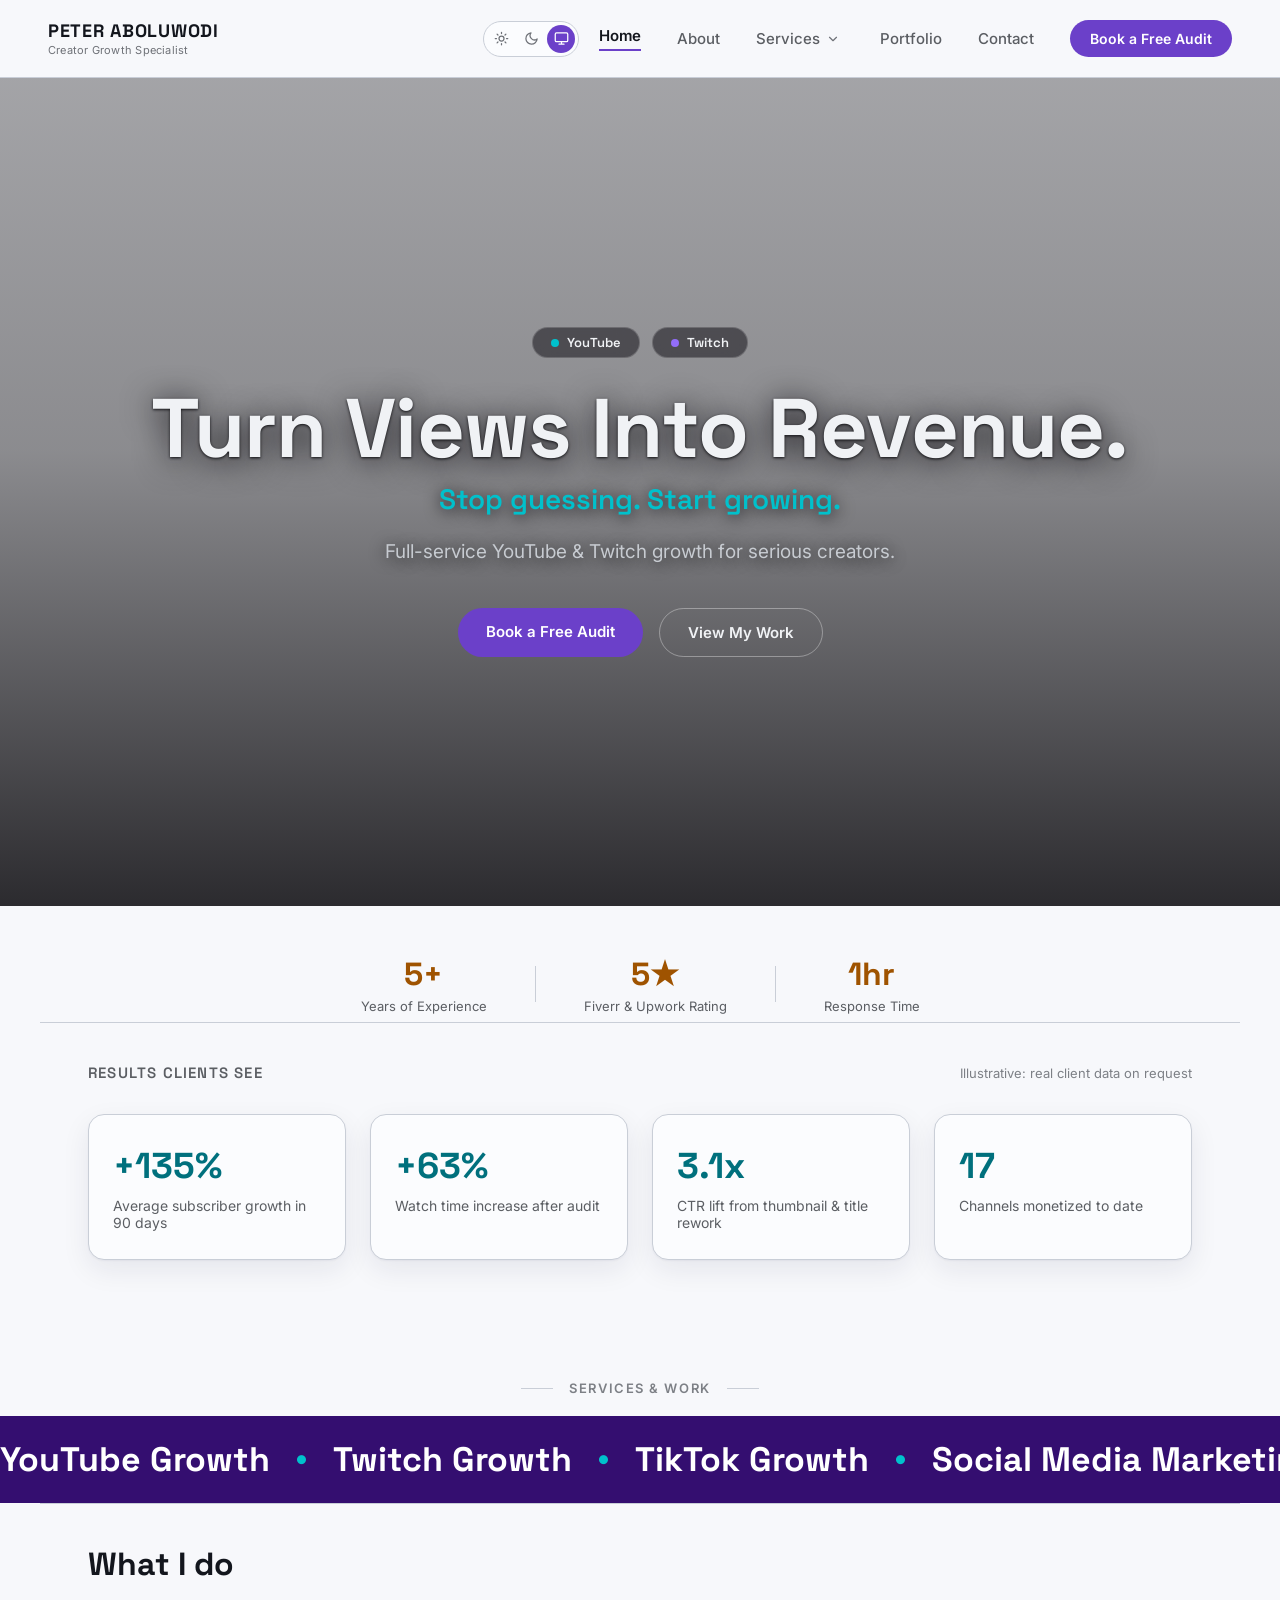
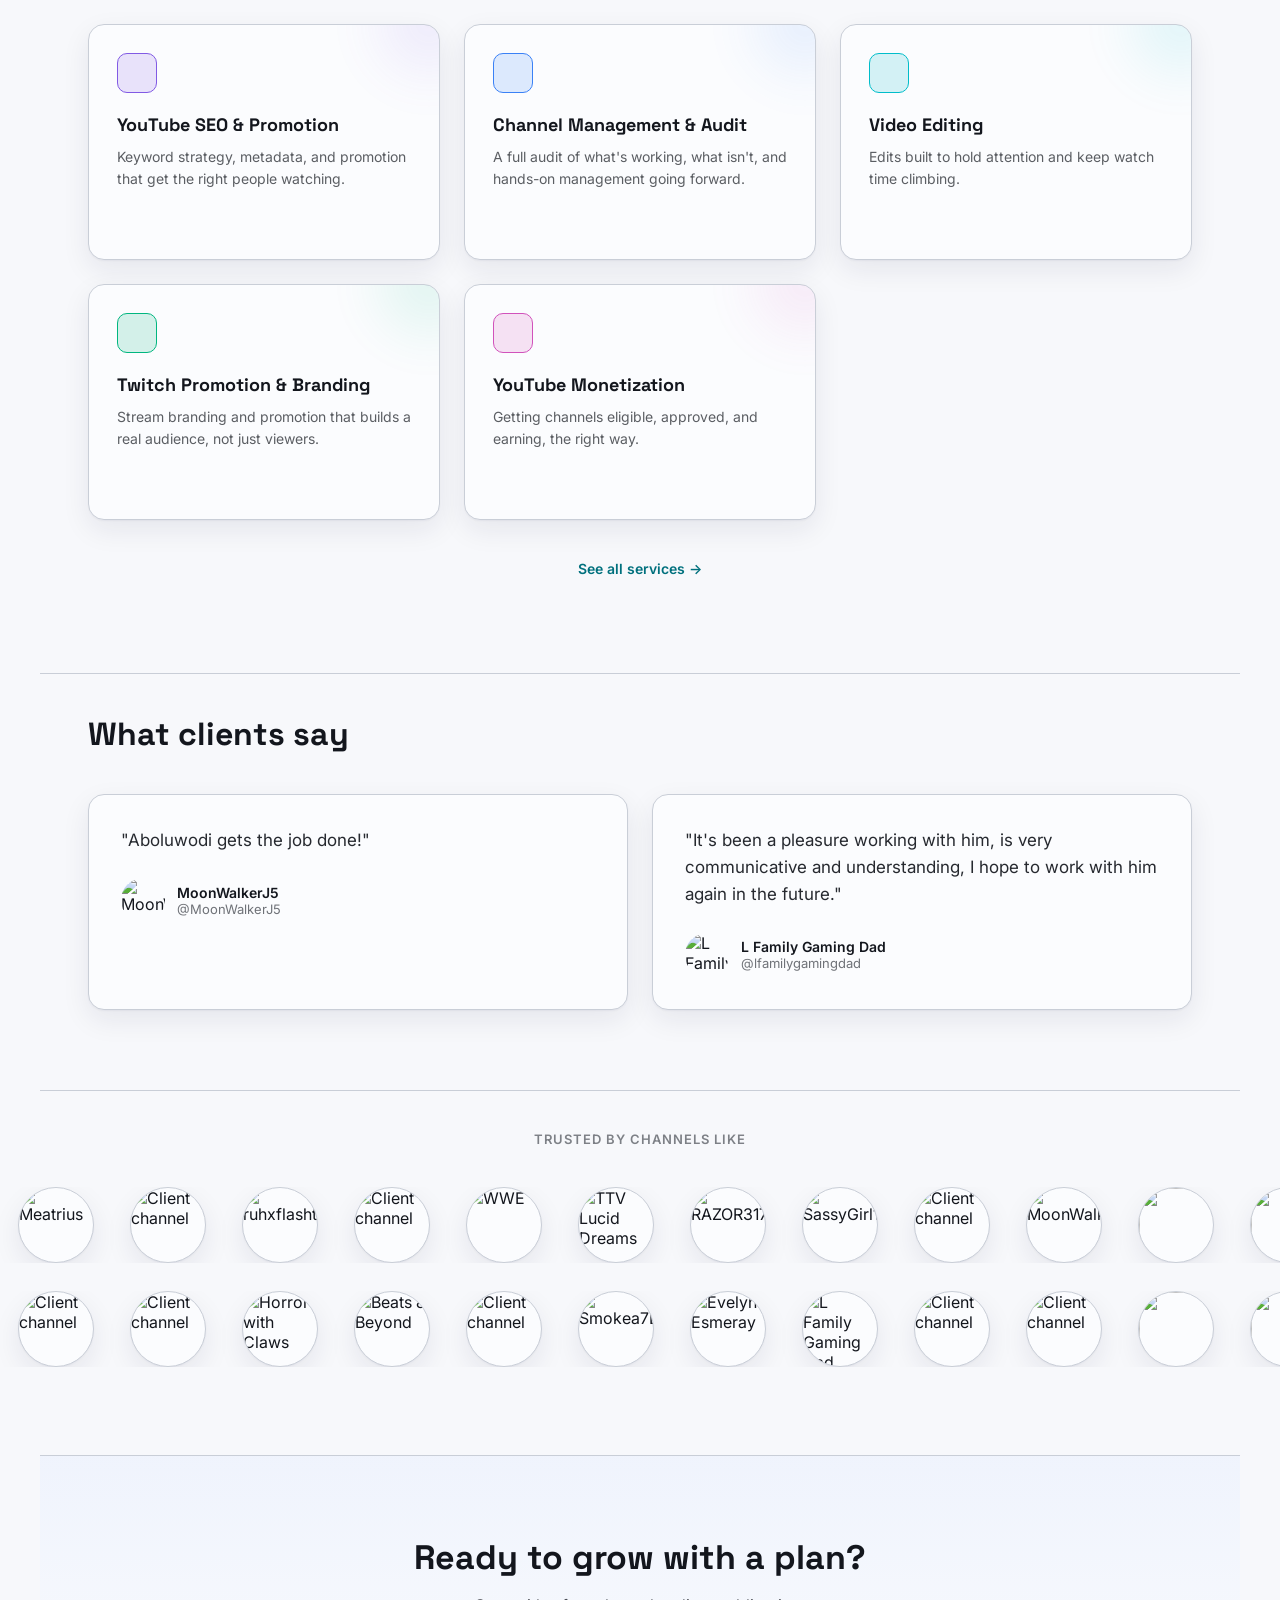
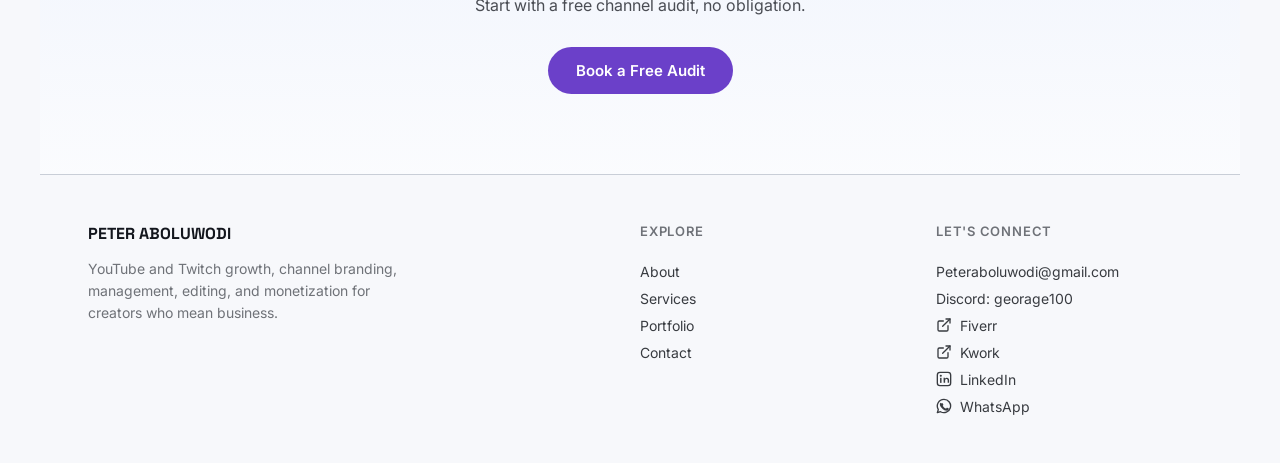
==== index.html @ 841a810c "Add files via upload" ====
<!DOCTYPE html>
<html lang="en">
<head>
<meta charset="UTF-8">
<meta name="viewport" content="width=device-width, initial-scale=1">
<title>Peter Aboluwodi - YouTube &amp; Twitch Growth</title>
<link rel="preconnect" href="https://fonts.googleapis.com">
<link rel="preconnect" href="https://fonts.gstatic.com" crossorigin>
<link href="https://fonts.googleapis.com/css2?family=Space+Grotesk:wght@500;600;700&family=Inter:wght@400;500;600;700&display=swap" rel="stylesheet">
<link rel="stylesheet" href="styles.css">
<script>
(function () {
  try {
    var pref = localStorage.getItem('theme') || 'system';
    var resolved = pref === 'system' ? (window.matchMedia('(prefers-color-scheme: dark)').matches ? 'dark' : 'light') : pref;
    document.documentElement.dataset.theme = resolved;
  } catch (e) {}
})();
</script>
<script src="nav.js" defer></script>
<script src="theme.js" defer></script>
</head>
<body>

<header class="nav">
  <a href="index.html" class="nav-brand">
    <span class="nav-brand-name">PETER ABOLUWODI</span>
    <span class="nav-brand-tagline">Creator Growth Specialist</span>
  </a>
  <div class="nav-right">
    <div class="theme-toggle" role="group" aria-label="Theme">
      <button type="button" class="theme-btn" data-theme-choice="light" aria-label="Light theme" title="Light">
        <svg viewBox="0 0 24 24" fill="none" stroke="currentColor" stroke-width="2" stroke-linecap="round" stroke-linejoin="round" aria-hidden="true"><circle cx="12" cy="12" r="4"></circle><path d="M12 2v2M12 20v2M4.93 4.93l1.41 1.41M17.66 17.66l1.41 1.41M2 12h2M20 12h2M4.93 19.07l1.41-1.41M17.66 6.34l1.41-1.41"></path></svg>
      </button>
      <button type="button" class="theme-btn" data-theme-choice="dark" aria-label="Dark theme" title="Dark">
        <svg viewBox="0 0 24 24" fill="none" stroke="currentColor" stroke-width="2" stroke-linecap="round" stroke-linejoin="round" aria-hidden="true"><path d="M21 12.79A9 9 0 1 1 11.21 3 7 7 0 0 0 21 12.79z"></path></svg>
      </button>
      <button type="button" class="theme-btn" data-theme-choice="system" aria-label="Match system theme" title="System">
        <svg viewBox="0 0 24 24" fill="none" stroke="currentColor" stroke-width="2" stroke-linecap="round" stroke-linejoin="round" aria-hidden="true"><rect x="2" y="3" width="20" height="14" rx="2"></rect><path d="M8 21h8M12 17v4"></path></svg>
      </button>
    </div>
    <button class="nav-toggle" id="nav-toggle" type="button" aria-expanded="false" aria-controls="nav-links" aria-label="Toggle menu">
      <span></span><span></span><span></span>
    </button>
    <nav class="nav-links" id="nav-links">
      <a href="index.html" class="nav-link nav-link--active">Home</a>
      <a href="about.html" class="nav-link">About</a>
      <div class="nav-item nav-item--dropdown">
        <a href="services.html" class="nav-link">Services</a>
        <button type="button" class="nav-dropdown-toggle" aria-expanded="false" aria-controls="nav-dropdown-services" aria-label="Toggle services menu">
          <svg class="nav-dropdown-chevron" viewBox="0 0 24 24" fill="none" stroke="currentColor" stroke-width="2" stroke-linecap="round" stroke-linejoin="round" aria-hidden="true"><polyline points="6 9 12 15 18 9"></polyline></svg>
        </button>
        <div class="nav-dropdown" id="nav-dropdown-services">
          <div class="nav-dropdown-inner">
            <a href="services.html#seo-promotion" class="nav-dropdown-item"><span class="nav-dropdown-num">01</span>YouTube SEO &amp; Promotion</a>
            <a href="services.html#channel-management" class="nav-dropdown-item"><span class="nav-dropdown-num">02</span>Channel Management &amp; Audit</a>
            <a href="services.html#video-editing" class="nav-dropdown-item"><span class="nav-dropdown-num">03</span>YouTube Video Editing</a>
            <a href="services.html#twitch-promotion" class="nav-dropdown-item"><span class="nav-dropdown-num">04</span>Twitch Promotion &amp; Branding</a>
            <a href="services.html#monetization" class="nav-dropdown-item"><span class="nav-dropdown-num">05</span>YouTube Monetization</a>
          </div>
        </div>
      </div>
      <a href="portfolio.html" class="nav-link">Portfolio</a>
      <a href="contact.html" class="nav-link">Contact</a>
      <a href="contact.html" class="btn btn--primary btn--sm">Book a Free Audit</a>
    </nav>
  </div>
</header>

<section class="hero">
  <video class="hero-video" autoplay muted loop playsinline poster="videos/hero-poster.jpg" aria-hidden="true">
    <source src="videos/hero-loop.mp4" type="video/mp4" media="(min-width: 641px)">
  </video>
  <div class="hero-scrim" aria-hidden="true"></div>
  <div class="hero-inner">
    <div class="platform-row">
      <span class="platform-tag"><span class="platform-dot platform-dot--yt"></span>YouTube</span>
      <span class="platform-tag"><span class="platform-dot platform-dot--tw"></span>Twitch</span>
    </div>
    <h1>Turn Views Into Revenue.</h1>
    <p class="hero-subhead">Stop guessing. Start growing.</p>
    <p class="hero-lead">Full-service YouTube &amp; Twitch growth for serious creators.</p>
    <div class="hero-actions">
      <a href="contact.html" class="btn btn--primary">Book a Free Audit</a>
      <a href="portfolio.html" class="btn btn--outline">View My Work</a>
    </div>
  </div>
</section>

<main>

  <section class="trust-bar">
    <div class="trust-stat">
      <div class="trust-stat-number">5+</div>
      <div class="trust-stat-label">Years of Experience</div>
    </div>
    <div class="trust-divider" aria-hidden="true"></div>
    <div class="trust-stat">
      <div class="trust-stat-number">5★</div>
      <div class="trust-stat-label">Fiverr &amp; Upwork Rating</div>
    </div>
    <div class="trust-divider" aria-hidden="true"></div>
    <div class="trust-stat">
      <div class="trust-stat-number">1hr</div>
      <div class="trust-stat-label">Response Time</div>
    </div>
  </section>

  <section class="section section--bordered">
    <div class="section-head">
      <h2 class="eyebrow-heading">Results clients see</h2>
      <span class="section-note">Illustrative: real client data on request</span>
    </div>
    <div class="stats-grid">
      <div class="stat-card">
        <div class="stat-number">+140%</div>
        <div class="stat-desc">Average subscriber growth in 90 days</div>
      </div>
      <div class="stat-card">
        <div class="stat-number">+65%</div>
        <div class="stat-desc">Watch time increase after audit</div>
      </div>
      <div class="stat-card">
        <div class="stat-number">3.2x</div>
        <div class="stat-desc">CTR lift from thumbnail &amp; title rework</div>
      </div>
      <div class="stat-card">
        <div class="stat-number">18</div>
        <div class="stat-desc">Channels monetized to date</div>
      </div>
    </div>
  </section>

  <div class="ticker-label">
    <span class="ticker-label-line" aria-hidden="true"></span>
    <span class="ticker-label-text">Services &amp; Work</span>
    <span class="ticker-label-line" aria-hidden="true"></span>
  </div>

  <section class="ticker-band" aria-hidden="true">
    <div class="ticker-track">
      <div class="ticker-half">
        <span class="ticker-item">YouTube Growth</span><span class="ticker-dot">&#9679;</span>
        <span class="ticker-item">Twitch Growth</span><span class="ticker-dot">&#9679;</span>
        <span class="ticker-item">TikTok Growth</span><span class="ticker-dot">&#9679;</span>
        <span class="ticker-item">Social Media Marketing</span><span class="ticker-dot">&#9679;</span>
        <span class="ticker-item">Channel Management</span><span class="ticker-dot">&#9679;</span>
        <span class="ticker-item">Video Editing</span><span class="ticker-dot">&#9679;</span>
        <span class="ticker-item">Digital Marketing</span><span class="ticker-dot">&#9679;</span>
        <span class="ticker-item">YouTube Growth</span><span class="ticker-dot">&#9679;</span>
        <span class="ticker-item">Twitch Growth</span><span class="ticker-dot">&#9679;</span>
        <span class="ticker-item">TikTok Growth</span><span class="ticker-dot">&#9679;</span>
        <span class="ticker-item">Social Media Marketing</span><span class="ticker-dot">&#9679;</span>
        <span class="ticker-item">Channel Management</span><span class="ticker-dot">&#9679;</span>
        <span class="ticker-item">Video Editing</span><span class="ticker-dot">&#9679;</span>
        <span class="ticker-item">Digital Marketing</span><span class="ticker-dot">&#9679;</span>
      </div>
      <div class="ticker-half">
        <span class="ticker-item">YouTube Growth</span><span class="ticker-dot">&#9679;</span>
        <span class="ticker-item">Twitch Growth</span><span class="ticker-dot">&#9679;</span>
        <span class="ticker-item">TikTok Growth</span><span class="ticker-dot">&#9679;</span>
        <span class="ticker-item">Social Media Marketing</span><span class="ticker-dot">&#9679;</span>
        <span class="ticker-item">Channel Management</span><span class="ticker-dot">&#9679;</span>
        <span class="ticker-item">Video Editing</span><span class="ticker-dot">&#9679;</span>
        <span class="ticker-item">Digital Marketing</span><span class="ticker-dot">&#9679;</span>
        <span class="ticker-item">YouTube Growth</span><span class="ticker-dot">&#9679;</span>
        <span class="ticker-item">Twitch Growth</span><span class="ticker-dot">&#9679;</span>
        <span class="ticker-item">TikTok Growth</span><span class="ticker-dot">&#9679;</span>
        <span class="ticker-item">Social Media Marketing</span><span class="ticker-dot">&#9679;</span>
        <span class="ticker-item">Channel Management</span><span class="ticker-dot">&#9679;</span>
        <span class="ticker-item">Video Editing</span><span class="ticker-dot">&#9679;</span>
        <span class="ticker-item">Digital Marketing</span><span class="ticker-dot">&#9679;</span>
      </div>
    </div>
  </section>

  <section class="section section--bordered">
    <h2 class="section-title">What I do</h2>
    <div class="services-grid">
      <a class="service-card" href="portfolio.html">
        <div class="service-card-inner">
          <div class="service-card-face service-card-face--front">
            <div class="service-icon"></div>
            <h3>YouTube SEO &amp; Promotion</h3>
            <p>Keyword strategy, metadata, and promotion that get the right people watching.</p>
          </div>
          <div class="service-card-face service-card-face--back">
            <h3>View Portfolio <span class="cta-arrow">→</span></h3>
            <p>See real SEO &amp; promotion results from client channels.</p>
          </div>
        </div>
      </a>
      <a class="service-card" href="portfolio.html">
        <div class="service-card-inner">
          <div class="service-card-face service-card-face--front">
            <div class="service-icon"></div>
            <h3>Channel Management &amp; Audit</h3>
            <p>A full audit of what's working, what isn't, and hands-on management going forward.</p>
          </div>
          <div class="service-card-face service-card-face--back">
            <h3>View Portfolio <span class="cta-arrow">→</span></h3>
            <p>See channel audits and management work in action.</p>
          </div>
        </div>
      </a>
      <a class="service-card" href="portfolio.html">
        <div class="service-card-inner">
          <div class="service-card-face service-card-face--front">
            <div class="service-icon"></div>
            <h3>Video Editing</h3>
            <p>Edits built to hold attention and keep watch time climbing.</p>
          </div>
          <div class="service-card-face service-card-face--back">
            <h3>View Portfolio <span class="cta-arrow">→</span></h3>
            <p>See edited videos and before/after examples.</p>
          </div>
        </div>
      </a>
      <a class="service-card" href="portfolio.html">
        <div class="service-card-inner">
          <div class="service-card-face service-card-face--front">
            <div class="service-icon"></div>
            <h3>Twitch Promotion &amp; Branding</h3>
            <p>Stream branding and promotion that builds a real audience, not just viewers.</p>
          </div>
          <div class="service-card-face service-card-face--back">
            <h3>View Portfolio <span class="cta-arrow">→</span></h3>
            <p>See stream branding and growth work.</p>
          </div>
        </div>
      </a>
      <a class="service-card" href="portfolio.html">
        <div class="service-card-inner">
          <div class="service-card-face service-card-face--front">
            <div class="service-icon"></div>
            <h3>YouTube Monetization</h3>
            <p>Getting channels eligible, approved, and earning, the right way.</p>
          </div>
          <div class="service-card-face service-card-face--back">
            <h3>View Portfolio <span class="cta-arrow">→</span></h3>
            <p>See monetization case studies and outcomes.</p>
          </div>
        </div>
      </a>
      <a href="services.html" class="services-cta">See all services →</a>
    </div>
  </section>

  <section class="section section--bordered">
    <h2 class="section-title">What clients say</h2>
    <div class="testimonials-grid">
      <div class="testimonial-card">
        <p class="testimonial-quote">"Aboluwodi gets the job done!"</p>
        <div class="testimonial-author">
          <img class="testimonial-avatar" src="images/testimonial-moonwalkerj5.jpg" alt="MoonWalkerJ5">
          <div>
            <div class="testimonial-name"><a href="https://www.youtube.com/@MoonWalkerJ5" target="_blank" rel="noopener noreferrer">MoonWalkerJ5</a></div>
            <div class="testimonial-channel">@MoonWalkerJ5</div>
          </div>
        </div>
      </div>
      <div class="testimonial-card">
        <p class="testimonial-quote">"It's been a pleasure working with him, is very communicative and understanding, I hope to work with him again in the future."</p>
        <div class="testimonial-author">
          <img class="testimonial-avatar" src="images/testimonial-lfamilygamingdad.png" alt="L Family Gaming Dad">
          <div>
            <div class="testimonial-name"><a href="https://www.youtube.com/@lfamilygamingdad" target="_blank" rel="noopener noreferrer">L Family Gaming Dad</a></div>
            <div class="testimonial-channel">@lfamilygamingdad</div>
          </div>
        </div>
      </div>
    </div>
  </section>

  <section class="section section--bordered">
    <div class="logos-label">Trusted by channels like</div>
    <div class="logo-marquee">
      <div class="logo-marquee-row">
        <div class="logo-marquee-track logo-marquee-track--left">
          <div class="logo-marquee-half">
            <img class="logo-marquee-item" src="images/logos/logo-01.webp" alt="Meatrius" loading="lazy">
            <img class="logo-marquee-item" src="images/logos/logo-02.webp" alt="Client channel" loading="lazy">
            <img class="logo-marquee-item" src="images/logos/logo-03.webp" alt="ruhxflashttv" loading="lazy">
            <img class="logo-marquee-item" src="images/logos/logo-04.webp" alt="Client channel" loading="lazy">
            <img class="logo-marquee-item" src="images/logos/logo-05.webp" alt="WWE" loading="lazy">
            <img class="logo-marquee-item" src="images/logos/logo-06.webp" alt="TTV Lucid Dreams" loading="lazy">
            <img class="logo-marquee-item" src="images/logos/logo-07.webp" alt="RAZOR317" loading="lazy">
            <img class="logo-marquee-item" src="images/logos/logo-08.webp" alt="SassyGirl1715" loading="lazy">
            <img class="logo-marquee-item" src="images/logos/logo-09.webp" alt="Client channel" loading="lazy">
            <img class="logo-marquee-item" src="images/logos/logo-10.webp" alt="MoonWalkerJ5" loading="lazy">
          </div>
          <div class="logo-marquee-half" aria-hidden="true">
            <img class="logo-marquee-item" src="images/logos/logo-01.webp" alt="" loading="lazy">
            <img class="logo-marquee-item" src="images/logos/logo-02.webp" alt="" loading="lazy">
            <img class="logo-marquee-item" src="images/logos/logo-03.webp" alt="" loading="lazy">
            <img class="logo-marquee-item" src="images/logos/logo-04.webp" alt="" loading="lazy">
            <img class="logo-marquee-item" src="images/logos/logo-05.webp" alt="" loading="lazy">
            <img class="logo-marquee-item" src="images/logos/logo-06.webp" alt="" loading="lazy">
            <img class="logo-marquee-item" src="images/logos/logo-07.webp" alt="" loading="lazy">
            <img class="logo-marquee-item" src="images/logos/logo-08.webp" alt="" loading="lazy">
            <img class="logo-marquee-item" src="images/logos/logo-09.webp" alt="" loading="lazy">
            <img class="logo-marquee-item" src="images/logos/logo-10.webp" alt="" loading="lazy">
          </div>
        </div>
      </div>
      <div class="logo-marquee-row">
        <div class="logo-marquee-track logo-marquee-track--right">
          <div class="logo-marquee-half">
            <img class="logo-marquee-item" src="images/logos/logo-11.webp" alt="Client channel" loading="lazy">
            <img class="logo-marquee-item" src="images/logos/logo-12.webp" alt="Client channel" loading="lazy">
            <img class="logo-marquee-item" src="images/logos/logo-13.webp" alt="Horror with Claws" loading="lazy">
            <img class="logo-marquee-item" src="images/logos/logo-14.webp" alt="Beats &amp; Beyond" loading="lazy">
            <img class="logo-marquee-item" src="images/logos/logo-15.webp" alt="Client channel" loading="lazy">
            <img class="logo-marquee-item" src="images/logos/logo-16.webp" alt="Smokea7Leaf" loading="lazy">
            <img class="logo-marquee-item" src="images/logos/logo-17.webp" alt="Evelyn Esmeray" loading="lazy">
            <img class="logo-marquee-item" src="images/logos/logo-18.webp" alt="L Family Gaming Dad" loading="lazy">
            <img class="logo-marquee-item" src="images/logos/logo-19.webp" alt="Client channel" loading="lazy">
            <img class="logo-marquee-item" src="images/logos/logo-20.webp" alt="Client channel" loading="lazy">
          </div>
          <div class="logo-marquee-half" aria-hidden="true">
            <img class="logo-marquee-item" src="images/logos/logo-11.webp" alt="" loading="lazy">
            <img class="logo-marquee-item" src="images/logos/logo-12.webp" alt="" loading="lazy">
            <img class="logo-marquee-item" src="images/logos/logo-13.webp" alt="" loading="lazy">
            <img class="logo-marquee-item" src="images/logos/logo-14.webp" alt="" loading="lazy">
            <img class="logo-marquee-item" src="images/logos/logo-15.webp" alt="" loading="lazy">
            <img class="logo-marquee-item" src="images/logos/logo-16.webp" alt="" loading="lazy">
            <img class="logo-marquee-item" src="images/logos/logo-17.webp" alt="" loading="lazy">
            <img class="logo-marquee-item" src="images/logos/logo-18.webp" alt="" loading="lazy">
            <img class="logo-marquee-item" src="images/logos/logo-19.webp" alt="" loading="lazy">
            <img class="logo-marquee-item" src="images/logos/logo-20.webp" alt="" loading="lazy">
          </div>
        </div>
      </div>
    </div>
  </section>

  <section class="cta-section">
    <h2>Ready to grow with a plan?</h2>
    <p>Start with a free channel audit, no obligation.</p>
    <a href="contact.html" class="btn btn--primary">Book a Free Audit</a>
  </section>

</main>

<footer class="site-footer">
  <div class="footer-about">
    <div class="footer-brand">PETER ABOLUWODI</div>
    <p>YouTube and Twitch growth, channel branding, management, editing, and monetization for creators who mean business.</p>
  </div>
  <div class="footer-col">
    <div class="footer-heading">Explore</div>
    <a href="about.html">About</a>
    <a href="services.html">Services</a>
    <a href="portfolio.html">Portfolio</a>
    <a href="contact.html">Contact</a>
  </div>
  <div class="footer-col">
    <div class="footer-heading">Let's Connect</div>
    <a href="mailto:Peteraboluwodi@gmail.com">Peteraboluwodi@gmail.com</a>
    <div class="footer-text">Discord: georage100</div>
    <a class="footer-social" href="https://www.fiverr.com/adesuloyepeter" target="_blank" rel="noopener">
      <svg class="footer-social-icon" viewBox="0 0 24 24" fill="none" stroke="currentColor" stroke-width="2" stroke-linecap="round" stroke-linejoin="round" aria-hidden="true"><path d="M18 13v6a2 2 0 0 1-2 2H5a2 2 0 0 1-2-2V8a2 2 0 0 1 2-2h6"></path><polyline points="15 3 21 3 21 9"></polyline><line x1="10" y1="14" x2="21" y2="3"></line></svg>
      <span>Fiverr</span>
    </a>
    <a class="footer-social" href="https://kwork.com/user/georage100" target="_blank" rel="noopener">
      <svg class="footer-social-icon" viewBox="0 0 24 24" fill="none" stroke="currentColor" stroke-width="2" stroke-linecap="round" stroke-linejoin="round" aria-hidden="true"><path d="M18 13v6a2 2 0 0 1-2 2H5a2 2 0 0 1-2-2V8a2 2 0 0 1 2-2h6"></path><polyline points="15 3 21 3 21 9"></polyline><line x1="10" y1="14" x2="21" y2="3"></line></svg>
      <span>Kwork</span>
    </a>
    <a class="footer-social" href="https://www.linkedin.com/in/peter-aboluwodi-520896387" target="_blank" rel="noopener">
      <svg class="footer-social-icon" viewBox="0 0 24 24" aria-hidden="true"><rect x="2" y="2" width="20" height="20" rx="4" fill="none" stroke="currentColor" stroke-width="2"></rect><circle cx="7.2" cy="7.2" r="1.6" fill="currentColor"></circle><rect x="6.1" y="10.2" width="2.2" height="7.6" fill="currentColor"></rect><path d="M11.3 10.2h2.1v1.3c.5-.9 1.5-1.5 2.9-1.5 2.2 0 3.4 1.5 3.4 4.1v3.7h-2.2v-3.4c0-1.4-.5-2.4-1.8-2.4-1 0-1.6.7-1.9 1.3-.1.2-.1.5-.1.8v3.7h-2.2z" fill="currentColor"></path></svg>
      <span>LinkedIn</span>
    </a>
    <a class="footer-social" href="https://wa.me/2347088361880" target="_blank" rel="noopener">
      <svg class="footer-social-icon" viewBox="0 0 24 24" aria-hidden="true"><path d="M12 2a10 10 0 0 0-8.5 15.3L2 22l4.8-1.4A10 10 0 1 0 12 2Z" fill="none" stroke="currentColor" stroke-width="2" stroke-linecap="round" stroke-linejoin="round"></path><path d="M8.5 8.3c.2-.5.5-.5.7-.5h.5c.2 0 .4 0 .6.4.2.5.7 1.6.7 1.7.1.1.1.3 0 .4-.1.2-.1.3-.3.4-.1.2-.3.3-.4.5-.1.1-.3.3-.1.6.2.4.9 1.4 1.9 2.3 1.3 1.1 2.4 1.5 2.8 1.6.2.1.4.1.5-.1.2-.1.6-.7.8-.9.2-.2.3-.2.6-.1.2.1 1.5.7 1.8.8.3.1.5.2.5.3.1.2.1.9-.2 1.7-.3.8-1.6 1.5-2.2 1.6-.6.1-1.3.1-2.1-.1-.5-.2-1.1-.4-1.9-.7-3.3-1.4-5.5-4.8-5.6-5-.2-.2-1.3-1.8-1.3-3.4 0-1.6.9-2.4 1.2-2.7Z" fill="currentColor"></path></svg>
      <span>WhatsApp</span>
    </a>
  </div>
</footer>

<script>
  (function () {
    var video = document.querySelector('.hero-video');
    if (!video) return;
    if (window.matchMedia('(prefers-reduced-motion: reduce)').matches) {
      video.removeAttribute('autoplay');
      video.pause();
    }
  })();
</script>

<script>
  (function () {
    var cards = document.querySelectorAll('.stat-card');
    if (!cards.length) return;

    var reduce = window.matchMedia('(prefers-reduced-motion: reduce)').matches;

    cards.forEach(function (card, i) {
      card.style.transitionDelay = reduce ? '0s' : (i * 90) + 'ms';
    });

    function animateCount(el) {
      var text = el.textContent.trim();
      var match = text.match(/^([^0-9]*)([0-9]+(?:\.[0-9]+)?)([^0-9]*)$/);
      if (!match) return;
      var prefix = match[1];
      var target = parseFloat(match[2]);
      var suffix = match[3];
      var decimals = match[2].indexOf('.') !== -1 ? match[2].split('.')[1].length : 0;
      var duration = 1200;
      var start = null;

      function step(ts) {
        if (start === null) start = ts;
        var progress = Math.min((ts - start) / duration, 1);
        var eased = 1 - Math.pow(1 - progress, 3);
        el.textContent = prefix + (target * eased).toFixed(decimals) + suffix;
        if (progress < 1) requestAnimationFrame(step);
        else el.textContent = prefix + target.toFixed(decimals) + suffix;
      }
      requestAnimationFrame(step);
    }

    if (reduce || !('IntersectionObserver' in window)) {
      cards.forEach(function (card) { card.classList.add('is-visible'); });
      return;
    }

    var observer = new IntersectionObserver(function (entries) {
      entries.forEach(function (entry) {
        if (!entry.isIntersecting) return;
        var card = entry.target;
        card.classList.add('is-visible');
        var numEl = card.querySelector('.stat-number');
        if (numEl) animateCount(numEl);
        observer.unobserve(card);
      });
    }, { threshold: 0.4 });

    cards.forEach(function (card) { observer.observe(card); });
  })();
</script>

<!--Start of Tawk.to Script-->
<script type="text/javascript">
var Tawk_API=Tawk_API||{}, Tawk_LoadStart=new Date();
(function(){
var s1=document.createElement("script"),s0=document.getElementsByTagName("script")[0];
s1.async=true;
s1.src='https://embed.tawk.to/6a80bb891d62051d4f67ff7a/1k03dp4vj';
s1.charset='UTF-8';
s1.setAttribute('crossorigin','*');
s0.parentNode.insertBefore(s1,s0);
})();
</script>
<!--End of Tawk.to Script-->

</body>
</html>
---- styles.css ----
:root {
  --bg: oklch(15% 0.01 265);
  --bg-card: oklch(19% 0.014 265);
  --border: oklch(30% 0.02 265);
  --text: oklch(96% 0.004 265);
  --text-quote: oklch(90% 0.005 265);
  --text-secondary: oklch(85% 0.005 265);
  --text-body: oklch(75% 0.01 265);
  --text-muted: oklch(70% 0.01 265);
  --text-faint: oklch(65% 0.01 265);
  --text-faintest: oklch(55% 0.01 265);
  --accent-purple: oklch(58% 0.20 292);
  --accent-purple-hover: oklch(64% 0.20 292);
  --accent-cyan: oklch(70% 0.18 200);
  --accent-gold: oklch(78% 0.14 85);
  --nav-bg: oklch(15% 0.01 265 / 0.9);
  --error: oklch(70% 0.18 30);
  --card-shadow: none;
}

/* Light theme: same purple/cyan/gold accents, backgrounds and text lightness inverted for readability */
:root[data-theme="light"] {
  --bg: oklch(98% 0.004 265);
  --bg-card: oklch(99% 0.003 265);
  --border: oklch(85% 0.014 265);
  --text: oklch(20% 0.015 265);
  --text-quote: oklch(28% 0.012 265);
  --text-secondary: oklch(35% 0.01 265);
  --text-body: oklch(42% 0.012 265);
  --text-muted: oklch(48% 0.01 265);
  --text-faint: oklch(55% 0.01 265);
  --text-faintest: oklch(60% 0.01 265);
  --accent-purple: oklch(50% 0.20 292);
  --accent-purple-hover: oklch(44% 0.20 292);
  --accent-cyan: oklch(46% 0.17 200);
  --accent-gold: oklch(52% 0.15 68);
  --nav-bg: oklch(98% 0.004 265 / 0.92);
  --error: oklch(50% 0.18 30);
  --card-shadow: 0 1px 2px rgba(30, 24, 60, .045), 0 10px 28px rgba(30, 24, 60, .08);
}

* { box-sizing: border-box; }

body {
  margin: 0;
  background: var(--bg);
  color: var(--text);
  font-family: 'Inter', sans-serif;
  min-height: 100vh;
}

h1, h2, h3, .nav-brand, .stat-number, .footer-brand {
  font-family: 'Space Grotesk', sans-serif;
}

a {
  color: var(--accent-purple);
  text-decoration: none;
}
a:hover { color: var(--accent-purple-hover); }

/* Nav */
.nav {
  position: sticky;
  top: 0;
  z-index: 50;
  display: flex;
  align-items: center;
  justify-content: space-between;
  padding: 20px 48px;
  background: var(--nav-bg);
  backdrop-filter: blur(8px);
  border-bottom: 1px solid var(--border);
}

.nav-brand {
  display: flex;
  flex-direction: column;
  gap: 2px;
  line-height: 1.15;
}

.nav-brand-name {
  font-weight: 700;
  font-size: 18px;
  letter-spacing: 0.04em;
  color: var(--text);
}

.nav-brand-tagline {
  font-family: 'Inter', sans-serif;
  font-weight: 400;
  font-size: 11px;
  letter-spacing: 0.02em;
  color: var(--text-faint);
}

.nav-right {
  display: flex;
  align-items: center;
  gap: 20px;
}

.theme-toggle {
  display: flex;
  align-items: center;
  gap: 2px;
  padding: 3px;
  border-radius: 999px;
  border: 1px solid var(--border);
  background: var(--bg-card);
  flex-shrink: 0;
}

.theme-btn {
  display: flex;
  align-items: center;
  justify-content: center;
  width: 28px;
  height: 28px;
  padding: 0;
  border: none;
  border-radius: 999px;
  background: transparent;
  color: var(--text-faint);
  cursor: pointer;
  transition: background .2s ease, color .2s ease;
}
.theme-btn svg { width: 15px; height: 15px; }
.theme-btn:hover { color: var(--text); }
.theme-btn[aria-pressed="true"] {
  background: var(--accent-purple);
  color: white;
}

.nav-links {
  display: flex;
  align-items: center;
  gap: 36px;
  flex-wrap: wrap;
}

.nav-link {
  color: var(--text-muted);
  font-weight: 500;
  font-size: 15px;
}

.nav-link--active {
  color: var(--text);
  font-weight: 600;
  border-bottom: 2px solid var(--accent-purple);
  padding-bottom: 4px;
}

.nav-toggle { display: none; }

/* Nav: Services dropdown */
.nav-item {
  position: relative;
  display: flex;
  align-items: center;
}

.nav-dropdown-toggle {
  display: flex;
  align-items: center;
  justify-content: center;
  width: 22px;
  height: 22px;
  padding: 0;
  margin-left: 2px;
  border: none;
  background: transparent;
  color: var(--text-faint);
  cursor: pointer;
}

.nav-dropdown-chevron {
  width: 14px;
  height: 14px;
  transition: transform .25s ease, color .25s ease;
}
.nav-item--dropdown:hover .nav-dropdown-chevron,
.nav-item--dropdown:focus-within .nav-dropdown-chevron,
.nav-item--dropdown.is-open .nav-dropdown-chevron {
  color: var(--accent-cyan);
  transform: rotate(180deg);
}

.nav-dropdown {
  position: absolute;
  top: calc(100% + 16px);
  left: 50%;
  min-width: 300px;
  background: var(--bg-card);
  border: 1px solid var(--border);
  border-radius: 16px;
  box-shadow: var(--card-shadow), 0 20px 44px rgba(10, 8, 20, .28);
  opacity: 0;
  visibility: hidden;
  translate: -50% -8px;
  transition: opacity .25s ease, translate .25s ease, visibility .25s;
  z-index: 60;
}
.nav-item--dropdown:hover .nav-dropdown,
.nav-item--dropdown:focus-within .nav-dropdown,
.nav-item--dropdown.is-open .nav-dropdown {
  opacity: 1;
  visibility: visible;
  translate: -50% 0;
}

.nav-dropdown-inner {
  display: flex;
  flex-direction: column;
  gap: 2px;
  padding: 10px;
}

.nav-dropdown-item {
  display: flex;
  align-items: center;
  gap: 12px;
  padding: 10px 12px;
  border-radius: 10px;
  font-size: 14px;
  font-weight: 500;
  color: var(--text-secondary);
  transition: background .2s ease, color .2s ease;
}
.nav-dropdown-item:hover,
.nav-dropdown-item:focus-visible {
  background: color-mix(in oklch, var(--accent-purple) 12%, transparent);
  color: var(--text);
}

.nav-dropdown-num {
  font-family: 'Space Grotesk', sans-serif;
  font-size: 12px;
  font-weight: 700;
  color: var(--accent-cyan);
  flex-shrink: 0;
}

@media (prefers-reduced-motion: reduce) {
  .nav-dropdown,
  .nav-dropdown-chevron {
    transition: none;
  }
}

/* Buttons */
.btn {
  display: inline-block;
  border-radius: 999px;
  font-weight: 600;
  font-size: 15px;
  padding: 14px 28px;
  white-space: nowrap;
}

.btn--sm { padding: 10px 20px; font-size: 14px; }

.btn--primary {
  background: var(--accent-purple);
  color: white;
}
.btn--primary:hover { background: var(--accent-purple-hover); color: white; }

.btn--outline {
  border: 1px solid var(--border);
  color: var(--text);
}

/* Layout helpers */
main { max-width: 1200px; margin: 0 auto; }

.section {
  padding: 40px 48px 80px;
  max-width: 1200px;
  margin: 0 auto;
}
.section--bordered { border-top: 1px solid var(--border); }

.section-title {
  font-size: 32px;
  font-weight: 700;
  margin: 0 0 40px;
}

.eyebrow-heading {
  font-size: 15px;
  text-transform: uppercase;
  letter-spacing: 0.08em;
  color: var(--text-muted);
  font-weight: 600;
  margin: 0;
}

.section-head {
  display: flex;
  align-items: baseline;
  justify-content: space-between;
  gap: 16px;
  flex-wrap: wrap;
  margin-bottom: 32px;
}

.section-note {
  font-size: 13px;
  color: var(--text-faintest);
}

/* Hero: full-bleed looping background video behind the copy */
.hero {
  position: relative;
  width: 100%;
  overflow: hidden;
  min-height: 92vh;
  display: flex;
  align-items: center;
}

.hero-video {
  position: absolute;
  inset: 0;
  z-index: 0;
  width: 100%;
  height: 100%;
  object-fit: cover;
  object-position: center;
}

.hero-scrim {
  position: absolute;
  inset: 0;
  z-index: 1;
  background: linear-gradient(180deg, rgba(8, 7, 11, .35) 0%, rgba(8, 7, 11, .45) 45%, rgba(8, 7, 11, .85) 100%);
  pointer-events: none;
}

.hero-inner {
  position: relative;
  z-index: 2;
  width: 100%;
  max-width: 1200px;
  margin: 0 auto;
  padding: 0 48px;
  text-align: center;
}

.eyebrow {
  display: inline-flex;
  align-items: center;
  gap: 8px;
  padding: 6px 14px;
  border-radius: 999px;
  border: 1px solid var(--border);
  background: var(--bg-card);
  font-size: 13px;
  color: var(--accent-cyan);
  font-weight: 600;
  margin-bottom: 24px;
}

.platform-row {
  display: flex;
  gap: 12px;
  justify-content: center;
  margin-bottom: 28px;
}
.platform-tag {
  display: inline-flex;
  align-items: center;
  gap: 8px;
  padding: 8px 18px;
  border-radius: 999px;
  background: rgba(20, 19, 26, .55);
  backdrop-filter: blur(10px);
  border: 1px solid var(--border);
  font: 600 13px/1 'Space Grotesk', sans-serif;
  color: var(--text);
}
.platform-dot { width: 8px; height: 8px; border-radius: 50%; }
.platform-dot--yt { background: var(--accent-cyan); }
.platform-dot--tw { background: var(--accent-purple); }

.hero h1 {
  font-size: clamp(44px, 6.5vw, 92px);
  line-height: 1.02;
  font-weight: 700;
  letter-spacing: -0.01em;
  margin: 0 0 10px;
  text-wrap: balance;
  text-shadow: 0 4px 32px rgba(6, 5, 9, .85), 0 1px 3px rgba(6, 5, 9, .9);
}

.hero-subhead {
  font-family: 'Space Grotesk', sans-serif;
  font-size: clamp(20px, 2.6vw, 28px);
  font-weight: 600;
  color: var(--accent-cyan);
  margin: 0 0 20px;
  text-wrap: balance;
  text-shadow: 0 2px 16px rgba(6, 5, 9, .9);
}

.hero-lead {
  font-size: 19px;
  line-height: 1.6;
  color: var(--text-body);
  max-width: 620px;
  margin: 0 auto 40px;
  text-shadow: 0 2px 16px rgba(6, 5, 9, .9);
}

.hero-actions {
  display: flex;
  gap: 16px;
  justify-content: center;
  flex-wrap: wrap;
}

/* The hero always sits over a dark video + scrim, so its text stays fixed light regardless of site theme */
.hero-inner {
  color: oklch(96% 0.004 265);
}
.hero-inner .hero-subhead { color: oklch(72% 0.16 200); }
.hero-inner .hero-lead { color: oklch(84% 0.01 265); }
.hero-inner .platform-tag {
  color: oklch(96% 0.004 265);
  border-color: rgba(255, 255, 255, .18);
}
.hero-inner .platform-dot--yt { background: oklch(72% 0.16 200); }
.hero-inner .platform-dot--tw { background: oklch(64% 0.20 292); }
.hero-inner .btn--outline {
  border-color: rgba(255, 255, 255, .35);
  color: oklch(96% 0.004 265);
}

/* Trust bar: quick credibility stats, distinct gold accent, minimal (no cards) */
.trust-bar {
  max-width: 1200px;
  margin: 0 auto;
  padding: 48px 48px 8px;
  display: flex;
  align-items: center;
  justify-content: center;
  gap: 48px;
  flex-wrap: wrap;
}

.trust-stat { text-align: center; }

.trust-stat-number {
  font-family: 'Space Grotesk', sans-serif;
  font-size: 32px;
  font-weight: 700;
  color: var(--accent-gold);
}

.trust-stat-label {
  font-size: 13px;
  color: var(--text-muted);
  margin-top: 4px;
}

.trust-divider {
  width: 1px;
  height: 36px;
  background: var(--border);
}

/* Ticker label: small eyebrow above the ticker band */
.ticker-label {
  display: flex;
  align-items: center;
  justify-content: center;
  gap: 16px;
  max-width: 1200px;
  margin: 0 auto;
  padding: 40px 48px 20px;
}

.ticker-label-line {
  width: 32px;
  height: 1px;
  background: var(--border);
  flex-shrink: 0;
}

.ticker-label-text {
  font-size: 13px;
  text-transform: uppercase;
  letter-spacing: 0.12em;
  font-weight: 600;
  color: var(--text-faintest);
  white-space: nowrap;
}

/* Ticker band: full-bleed scrolling strip of service names, fixed color regardless of site theme */
.ticker-band {
  width: 100vw;
  position: relative;
  left: 50%;
  right: 50%;
  margin-left: -50vw;
  margin-right: -50vw;
  overflow: hidden;
  background: oklch(30% 0.15 292);
  padding: 22px 0;
}

.ticker-track {
  display: flex;
  width: max-content;
  animation: ticker-scroll 34s linear infinite;
}

.ticker-half {
  display: flex;
  align-items: center;
  flex-shrink: 0;
}

.ticker-item {
  font-family: 'Space Grotesk', sans-serif;
  font-size: clamp(20px, 2.8vw, 34px);
  font-weight: 700;
  color: white;
  white-space: nowrap;
}

.ticker-dot {
  color: oklch(72% 0.16 200);
  font-size: 12px;
  margin: 0 26px;
  flex-shrink: 0;
}

@keyframes ticker-scroll {
  from { transform: translateX(0); }
  to { transform: translateX(-50%); }
}

@media (prefers-reduced-motion: reduce) {
  .ticker-track { animation: none; }
}

/* Stats */
.stats-grid {
  display: grid;
  grid-template-columns: repeat(4, 1fr);
  gap: 24px;
}

.stat-card {
  padding: 28px 24px;
  background: var(--bg-card);
  border-radius: 16px;
  border: 1px solid var(--border);
  box-shadow: var(--card-shadow);
  opacity: 0;
  translate: 0 24px;
  transition: opacity .6s ease, translate .6s ease, scale .25s ease, box-shadow .25s ease, border-color .25s ease;
}

.stat-card.is-visible {
  opacity: 1;
  translate: 0 0;
}

.stat-card:hover {
  scale: 1.03;
  box-shadow: 0 12px 32px rgba(0, 224, 255, .14);
  border-color: var(--accent-cyan);
}

@media (prefers-reduced-motion: reduce) {
  .stat-card {
    opacity: 1;
    translate: 0 0;
    transition: box-shadow .25s ease, border-color .25s ease;
  }
  .stat-card:hover {
    scale: 1;
  }
}

.stat-number {
  font-size: 36px;
  font-weight: 700;
  color: var(--accent-cyan);
}

.stat-desc {
  font-size: 14px;
  color: var(--text-muted);
  margin-top: 8px;
}

/* Services */
.services-grid {
  display: grid;
  grid-template-columns: repeat(3, 1fr);
  gap: 24px;
}

.service-card {
  display: block;
  color: inherit;
  text-decoration: none;
  border-radius: 16px;
  perspective: 1400px;
}

.service-card-inner {
  position: relative;
  min-height: 236px;
  transition: rotate .45s cubic-bezier(.4, .1, .2, 1);
  transform-style: preserve-3d;
  rotate: y 0deg;
}

.service-card:hover .service-card-inner,
.service-card:focus-visible .service-card-inner {
  rotate: y 180deg;
}

.service-card-face {
  position: absolute;
  inset: 0;
  z-index: 0;
  padding: 28px;
  background: var(--bg-card);
  border-radius: 16px;
  border: 1px solid var(--border);
  box-shadow: var(--card-shadow);
  backface-visibility: hidden;
  overflow: hidden;
  display: flex;
  flex-direction: column;
  transition: border-color .3s ease;
}

.service-card:hover .service-card-face--front,
.service-card:focus-visible .service-card-face--front {
  border-color: var(--card-accent);
}

.service-card-face--back {
  rotate: y 180deg;
  justify-content: center;
  border-color: var(--card-accent);
  background: linear-gradient(160deg, var(--bg-card), color-mix(in oklch, var(--card-accent) 22%, var(--bg-card)));
}

.service-card-face--back h3 { color: var(--card-accent); }

.cta-arrow {
  display: inline-block;
  translate: 0 0;
  transition: translate .25s ease;
}
.service-card:hover .cta-arrow,
.service-card:focus-visible .cta-arrow {
  translate: 4px 0;
}

/* Ambient glow: a soft, slowly pulsing blob of each card's own accent color, tucked behind the content */
.service-card-face--front::before {
  content: "";
  position: absolute;
  z-index: -1;
  top: -35%;
  right: -20%;
  width: 160px;
  height: 160px;
  border-radius: 50%;
  background: radial-gradient(circle, var(--card-accent) 0%, transparent 70%);
  opacity: 0.12;
  filter: blur(20px);
  animation: card-glow-pulse 7s ease-in-out infinite;
  animation-delay: var(--glow-delay, 0s);
  pointer-events: none;
}

@keyframes card-glow-pulse {
  0%, 100% { opacity: 0.10; scale: 1; }
  50% { opacity: 0.24; scale: 1.2; }
}

/* Touch devices can't hover, so skip the flip and let a tap navigate straight through */
@media (hover: none), (pointer: coarse) {
  .service-card-inner { rotate: y 0deg !important; transition: none; }
  .service-card-face--back { display: none; }
}

@media (prefers-reduced-motion: reduce) {
  .service-card-inner { transition: none; }
  .service-card-face--front::before { animation: none; opacity: 0.08; }
}

.services-grid .service-card:nth-child(1) { --card-accent: oklch(58% 0.20 292); --card-accent-bg: oklch(58% 0.20 292 / 0.16); --glow-delay: 0s; }
.services-grid .service-card:nth-child(2) { --card-accent: oklch(62% 0.19 260); --card-accent-bg: oklch(62% 0.19 260 / 0.16); --glow-delay: -1.4s; }
.services-grid .service-card:nth-child(3) { --card-accent: oklch(70% 0.18 200); --card-accent-bg: oklch(70% 0.18 200 / 0.16); --glow-delay: -2.8s; }
.services-grid .service-card:nth-child(4) { --card-accent: oklch(68% 0.16 165); --card-accent-bg: oklch(68% 0.16 165 / 0.16); --glow-delay: -4.2s; }
.services-grid .service-card:nth-child(5) { --card-accent: oklch(64% 0.20 335); --card-accent-bg: oklch(64% 0.20 335 / 0.16); --glow-delay: -5.6s; }

.service-icon {
  position: relative;
  width: 40px;
  height: 40px;
  border-radius: 10px;
  margin-bottom: 20px;
  background: var(--card-accent-bg);
  border: 1px solid var(--card-accent);
}

.service-card h3 {
  font-size: 18px;
  margin: 0 0 10px;
}

.service-card p {
  font-size: 14px;
  color: var(--text-muted);
  line-height: 1.6;
  margin: 0;
}

.services-cta {
  grid-column: 1 / -1;
  text-align: center;
  padding: 16px;
  font-weight: 600;
  font-size: 14px;
  color: var(--accent-cyan);
}

/* Testimonials */
.testimonials-grid {
  display: grid;
  grid-template-columns: repeat(2, 1fr);
  gap: 24px;
}

.testimonial-card {
  padding: 32px;
  background: var(--bg-card);
  border-radius: 16px;
  border: 1px solid var(--border);
  box-shadow: var(--card-shadow);
}

.testimonial-quote {
  font-size: 17px;
  line-height: 1.6;
  margin: 0 0 24px;
  color: var(--text-quote);
}

.testimonial-author {
  display: flex;
  align-items: center;
  gap: 12px;
}

.testimonial-avatar {
  width: 44px;
  height: 44px;
  border-radius: 50%;
  object-fit: cover;
  display: block;
  flex-shrink: 0;
}

.testimonial-name { font-weight: 600; font-size: 14px; }
.testimonial-name a { color: inherit; }
.testimonial-name a:hover { color: var(--accent-purple-hover); }
.testimonial-channel { font-size: 13px; color: var(--text-faint); }

/* Logos */
.logos-label {
  text-align: center;
  margin-bottom: 32px;
  font-size: 13px;
  text-transform: uppercase;
  letter-spacing: 0.08em;
  color: var(--text-faintest);
  font-weight: 600;
}

/* Logo marquee: two full-bleed rows of real client/channel avatars, scrolling opposite directions */
.logo-marquee {
  width: 100vw;
  position: relative;
  left: 50%;
  right: 50%;
  margin-left: -50vw;
  margin-right: -50vw;
  display: flex;
  flex-direction: column;
  gap: 28px;
  padding: 8px 0;
}

.logo-marquee-row { overflow: hidden; }

.logo-marquee-track {
  display: flex;
  width: max-content;
  animation: logo-marquee-scroll 46s linear infinite;
}

.logo-marquee-track--right {
  animation-direction: reverse;
}

.logo-marquee-half {
  display: flex;
  align-items: center;
  gap: 36px;
  flex-shrink: 0;
  padding: 0 18px;
}

.logo-marquee-item {
  width: 76px;
  height: 76px;
  border-radius: 50%;
  object-fit: cover;
  border: 1px solid var(--border);
  background: var(--bg-card);
  flex-shrink: 0;
  box-shadow: var(--card-shadow);
}

@keyframes logo-marquee-scroll {
  from { transform: translateX(0); }
  to { transform: translateX(-50%); }
}

@media (prefers-reduced-motion: reduce) {
  .logo-marquee-track { animation: none; }
}

/* CTA */
.cta-section {
  padding: 80px 48px;
  text-align: center;
  background: linear-gradient(180deg, color-mix(in oklch, var(--accent-purple) 5%, var(--bg-card)), var(--bg-card));
  border-top: 1px solid var(--border);
}

.cta-section h2 {
  font-size: 34px;
  font-weight: 700;
  margin: 0 0 16px;
}

.cta-section p {
  font-size: 16px;
  color: var(--text-body);
  margin: 0 0 32px;
}

/* Footer */
.site-footer {
  padding: 48px;
  border-top: 1px solid var(--border);
  display: grid;
  grid-template-columns: 2fr 1fr 1fr;
  gap: 40px;
  max-width: 1200px;
  margin: 0 auto;
}

.footer-brand {
  font-weight: 700;
  font-size: 16px;
  margin-bottom: 12px;
}

.footer-about p {
  font-size: 14px;
  color: var(--text-faint);
  max-width: 320px;
  line-height: 1.6;
}

.footer-heading {
  font-size: 13px;
  font-weight: 600;
  color: var(--text-faint);
  margin-bottom: 14px;
  text-transform: uppercase;
  letter-spacing: 0.06em;
}

.footer-col {
  display: flex;
  flex-direction: column;
  gap: 10px;
  font-size: 14px;
}

.footer-col a { color: var(--text-secondary); }

.footer-text { color: var(--text-secondary); }

.footer-social {
  display: flex;
  align-items: center;
  gap: 8px;
}
.footer-social-icon {
  width: 16px;
  height: 16px;
  flex-shrink: 0;
}

/* Image placeholders (static stand-ins for the design tool's <image-slot>) */
.img-slot {
  display: flex;
  align-items: center;
  justify-content: center;
  background: color-mix(in oklch, currentColor 8%, transparent);
  border: 1.5px dashed color-mix(in oklch, currentColor 35%, transparent);
  color: inherit;
  text-align: center;
}
.img-slot--rounded { border-radius: 20px; }
.img-slot--circle { border-radius: 50%; }
.img-slot-label {
  font-size: 13px;
  color: var(--text-faint);
  padding: 8px;
}
.testimonial-avatar .img-slot-label { font-size: 11px; }

/* Real photo, same footprint as the img-slot placeholder it replaces */
.photo-frame {
  border-radius: 20px;
  overflow: hidden;
}
.photo-fill {
  width: 100%;
  height: 100%;
  object-fit: cover;
  object-position: top center;
  display: block;
}

/* Page intro (About/Services/Portfolio) */
.page-intro {
  max-width: 1200px;
  margin: 0 auto;
  padding: 100px 48px 60px;
}
.page-intro h1 {
  font-size: 42px;
  line-height: 1.1;
  margin: 0 0 20px;
  font-weight: 700;
  max-width: 700px;
}
.page-intro p {
  font-size: 17px;
  line-height: 1.6;
  color: var(--text-body);
  margin: 0;
  max-width: 560px;
}

/* About: photo + bio split */
.about-hero {
  max-width: 1200px;
  margin: 0 auto;
  padding: 100px 48px 80px;
  display: grid;
  grid-template-columns: minmax(0, 0.8fr) minmax(0, 1.2fr);
  gap: 64px;
  align-items: center;
}
.about-photo { width: 100%; aspect-ratio: 1086 / 1303; }

/* Real photo shown in full (no crop, no background box) with an animated rotating glow ring */
.photo-corners {
  position: relative;
  z-index: 0;
  border-radius: 24px;
}

.photo-corners::before {
  content: "";
  position: absolute;
  inset: -3px;
  border-radius: 27px;
  padding: 3px;
  background: conic-gradient(from var(--frame-angle), var(--accent-purple), var(--accent-cyan), var(--accent-purple));
  -webkit-mask: linear-gradient(#000 0 0) content-box, linear-gradient(#000 0 0);
  -webkit-mask-composite: xor;
  mask-composite: exclude;
  animation: frame-rotate 7s linear infinite;
  pointer-events: none;
}

.photo-corners::after {
  content: "";
  position: absolute;
  inset: -26px;
  border-radius: 40px;
  background: conic-gradient(from var(--frame-angle), var(--accent-purple), transparent 35%, var(--accent-cyan), transparent 75%);
  filter: blur(28px);
  opacity: 0.55;
  z-index: -1;
  animation: frame-rotate 7s linear infinite;
  pointer-events: none;
}

@property --frame-angle {
  syntax: '<angle>';
  initial-value: 0deg;
  inherits: false;
}

@keyframes frame-rotate {
  to { --frame-angle: 360deg; }
}

@media (prefers-reduced-motion: reduce) {
  .photo-corners::before,
  .photo-corners::after {
    animation: none;
  }
}
.photo-contain { width: 100%; height: 100%; object-fit: contain; object-position: center; display: block; border-radius: 24px; }
.about-bio h1 {
  font-size: 42px;
  line-height: 1.1;
  margin: 0 0 24px;
  font-weight: 700;
  -webkit-text-stroke: 0.6px currentColor;
}
.about-bio p {
  font-size: 17px;
  line-height: 1.7;
  color: var(--text-body);
  margin: 0 0 18px;
}
.about-bio p:last-child { margin-bottom: 0; }
.about-bio p strong {
  color: var(--text);
  font-weight: 700;
}

.about-signature {
  margin-top: 14px;
  font-family: 'Space Grotesk', sans-serif;
  font-size: 19px;
  font-weight: 600;
  font-style: italic;
  letter-spacing: 0.01em;
  color: var(--accent-purple);
  line-height: 1;
}

/* Process steps (About "How I work") */
.process-grid {
  display: grid;
  grid-template-columns: repeat(4, 1fr);
  gap: 24px;
}
.process-num {
  font-size: 28px;
  font-weight: 700;
  color: var(--accent-purple);
  margin-bottom: 12px;
}
.process-item h3 { font-size: 16px; margin: 0 0 8px; }
.process-item p { font-size: 14px; color: var(--text-muted); line-height: 1.6; margin: 0; }

/* Generic info card (About "Why brands work with me") */
.info-grid {
  display: grid;
  grid-template-columns: repeat(3, 1fr);
  gap: 24px;
}
.info-card {
  padding: 28px;
  background: var(--bg-card);
  border-radius: 16px;
  border: 1px solid var(--border);
  box-shadow: var(--card-shadow);
}
.info-card h3 { font-size: 17px; margin: 0 0 10px; }
.info-card p { font-size: 14px; color: var(--text-muted); line-height: 1.6; margin: 0; }

/* About: tools & niches highlight cards */
.about-extras-grid {
  display: grid;
  grid-template-columns: repeat(2, 1fr);
  gap: 24px;
  margin-top: 32px;
}
.about-extras-card {
  position: relative;
  padding: 32px 28px 28px;
  background: var(--bg-card);
  border-radius: 16px;
  border: 1px solid var(--border);
  box-shadow: var(--card-shadow);
  overflow: hidden;
  opacity: 0;
  translate: 0 24px;
  transition: opacity .6s ease, translate .6s ease, border-color .3s ease, box-shadow .3s ease;
}
.about-extras-card::before {
  content: "";
  position: absolute;
  top: 0;
  left: 0;
  right: 0;
  height: 3px;
  background: var(--card-accent);
  scale: 0 1;
  transform-origin: left;
  transition: scale .7s cubic-bezier(.4, .1, .2, 1) .15s;
}
.about-extras-card::after {
  content: "";
  position: absolute;
  z-index: -1;
  top: -30%;
  right: -15%;
  width: 160px;
  height: 160px;
  border-radius: 50%;
  background: radial-gradient(circle, var(--card-accent) 0%, transparent 70%);
  opacity: 0.12;
  filter: blur(24px);
  animation: card-glow-pulse 7s ease-in-out infinite;
  pointer-events: none;
}
.about-extras-card.is-visible {
  opacity: 1;
  translate: 0 0;
}
.about-extras-card.is-visible::before {
  scale: 1 1;
}
.about-extras-card:hover {
  border-color: var(--card-accent);
  box-shadow: 0 12px 32px color-mix(in oklch, var(--card-accent) 22%, transparent);
}
.about-extras-card:nth-child(1) { --card-accent: var(--accent-purple); }
.about-extras-card:nth-child(2) { --card-accent: var(--accent-cyan); }

.about-extras-icon {
  width: 44px;
  height: 44px;
  border-radius: 12px;
  display: flex;
  align-items: center;
  justify-content: center;
  background: color-mix(in oklch, var(--card-accent) 14%, var(--bg-card));
  border: 1px solid var(--card-accent);
  color: var(--card-accent);
  margin-bottom: 18px;
  scale: 0.5;
  opacity: 0;
  rotate: -12deg;
  transition: scale .5s cubic-bezier(.34, 1, .64, 1) .35s, opacity .5s ease .35s, rotate .5s cubic-bezier(.34, 1, .64, 1) .35s;
}
.about-extras-icon svg { width: 22px; height: 22px; }
.about-extras-card.is-visible .about-extras-icon {
  scale: 1;
  opacity: 1;
  rotate: 0deg;
}

.about-extras-card h3 { font-size: 17px; margin: 0 0 10px; }
.about-extras-card p { font-size: 15px; color: var(--text-muted); line-height: 1.6; margin: 0; }

@media (prefers-reduced-motion: reduce) {
  .about-extras-card {
    opacity: 1;
    translate: 0 0;
    transition: border-color .3s ease, box-shadow .3s ease;
  }
  .about-extras-card::before {
    scale: 1 1;
    transition: none;
  }
  .about-extras-card::after {
    animation: none;
    opacity: 0.08;
  }
  .about-extras-icon {
    scale: 1;
    opacity: 1;
    rotate: 0deg;
    transition: none;
  }
}

/* About: FAQ accordion */
.faq-section {
  position: relative;
  overflow: hidden;
  z-index: 0;
}

.faq-glow {
  position: absolute;
  inset: 0;
  z-index: -1;
  pointer-events: none;
  overflow: hidden;
}
.faq-glow::before,
.faq-glow::after {
  content: "";
  position: absolute;
  width: 420px;
  height: 420px;
  border-radius: 50%;
  filter: blur(90px);
  opacity: 0.14;
  animation: faq-glow-drift 14s ease-in-out infinite;
}
.faq-glow::before {
  top: -160px;
  left: -100px;
  background: var(--accent-purple);
}
.faq-glow::after {
  bottom: -180px;
  right: -120px;
  background: var(--accent-cyan);
  animation-delay: -7s;
}

@keyframes faq-glow-drift {
  0%, 100% { translate: 0 0; opacity: 0.12; }
  50% { translate: 30px -20px; opacity: 0.22; }
}

.faq-head {
  display: flex;
  justify-content: space-between;
  align-items: flex-end;
  gap: 24px;
  flex-wrap: wrap;
  margin-bottom: 32px;
}
.faq-subtext {
  font-size: 15px;
  color: var(--text-muted);
  margin: 0;
}

.faq-equalizer {
  display: flex;
  align-items: flex-end;
  gap: 5px;
  height: 32px;
  padding-bottom: 4px;
}
.faq-equalizer span {
  display: block;
  width: 5px;
  height: 32px;
  border-radius: 3px;
  background: linear-gradient(180deg, var(--accent-purple), var(--accent-cyan));
  transform-origin: bottom;
  animation: faq-eq-bounce 1.2s ease-in-out infinite;
}
.faq-equalizer span:nth-child(1) { animation-delay: 0s; }
.faq-equalizer span:nth-child(2) { animation-delay: .15s; }
.faq-equalizer span:nth-child(3) { animation-delay: .3s; }
.faq-equalizer span:nth-child(4) { animation-delay: .45s; }
.faq-equalizer span:nth-child(5) { animation-delay: .6s; }

@keyframes faq-eq-bounce {
  0%, 100% { scale: 1 0.3; }
  50% { scale: 1 1; }
}

.faq-list {
  display: flex;
  flex-direction: column;
  gap: 12px;
  max-width: 820px;
}

.faq-item {
  background: var(--bg-card);
  border-radius: 14px;
  border: 1px solid var(--border);
  box-shadow: var(--card-shadow);
  overflow: hidden;
  opacity: 0;
  translate: 0 16px;
  transition: opacity .5s ease, translate .5s ease, border-color .3s ease, box-shadow .3s ease;
}
.faq-item.is-visible {
  opacity: 1;
  translate: 0 0;
}
.faq-item:nth-child(odd) { --item-accent: var(--accent-purple); }
.faq-item:nth-child(even) { --item-accent: var(--accent-cyan); }
.faq-item.is-open {
  border-color: var(--item-accent);
  box-shadow: 0 10px 28px color-mix(in oklch, var(--item-accent) 18%, transparent);
}

.faq-question {
  width: 100%;
  display: flex;
  align-items: center;
  justify-content: space-between;
  gap: 16px;
  padding: 20px 24px;
  background: none;
  border: none;
  text-align: left;
  font: inherit;
  font-size: 16px;
  font-weight: 600;
  color: var(--text);
  cursor: pointer;
}

.faq-chevron {
  flex-shrink: 0;
  width: 20px;
  height: 20px;
  color: var(--text-muted);
  transition: transform .3s ease, color .3s ease;
}
.faq-item.is-open .faq-chevron {
  transform: rotate(180deg);
  color: var(--item-accent);
}

.faq-answer-wrap {
  display: grid;
  grid-template-rows: 0fr;
  transition: grid-template-rows .35s cubic-bezier(.4, .1, .2, 1);
}
.faq-item.is-open .faq-answer-wrap {
  grid-template-rows: 1fr;
}
.faq-answer-inner {
  overflow: hidden;
}
.faq-answer-inner p {
  margin: 0;
  padding: 0 24px 22px;
  font-size: 15px;
  color: var(--text-muted);
  line-height: 1.7;
}
.faq-answer-inner p a {
  color: var(--accent-cyan);
}

@media (prefers-reduced-motion: reduce) {
  .faq-item {
    opacity: 1;
    translate: 0 0;
    transition: border-color .3s ease, box-shadow .3s ease;
  }
  .faq-glow::before,
  .faq-glow::after {
    animation: none;
  }
  .faq-equalizer span {
    animation: none;
    scale: 1 0.6;
  }
  .faq-answer-wrap {
    transition: none;
  }
  .faq-chevron {
    transition: none;
  }
}

/* Services: service rows */
.service-rows {
  position: relative;
  z-index: 0;
  max-width: 1200px;
  margin: 0 auto;
  padding: 20px 48px 100px;
  display: flex;
  flex-direction: column;
  gap: 24px;
}

/* Ambient background glow: two slow-drifting blurred blobs behind the cards */
.services-glow {
  position: absolute;
  inset: 0;
  z-index: -1;
  pointer-events: none;
  overflow: hidden;
}
.services-glow::before,
.services-glow::after {
  content: "";
  position: absolute;
  width: 460px;
  height: 460px;
  border-radius: 50%;
  filter: blur(100px);
  opacity: 0.12;
  animation: faq-glow-drift 16s ease-in-out infinite;
}
.services-glow::before {
  top: 40px;
  left: -160px;
  background: var(--accent-purple);
}
.services-glow::after {
  bottom: 20px;
  right: -180px;
  background: var(--accent-cyan);
  animation-delay: -8s;
}

.service-row {
  position: relative;
  overflow: hidden;
  display: grid;
  grid-template-columns: minmax(0, 0.9fr) minmax(0, 1.1fr);
  gap: 40px;
  padding: 40px;
  background: var(--bg-card);
  border-radius: 20px;
  border: 1px solid var(--border);
  box-shadow: var(--card-shadow);
  cursor: pointer;
  scroll-margin-top: 110px;
  opacity: 0;
  translate: 0 28px;
  transition: opacity .6s ease, translate .6s ease, transform .35s ease, border-color .35s ease, box-shadow .35s ease;
}
.service-row.is-visible {
  opacity: 1;
  translate: 0 0;
}
.service-row:nth-child(odd) { --row-accent: var(--accent-purple); }
.service-row:nth-child(even) { --row-accent: var(--accent-cyan); }
.service-row:hover,
.service-row.is-open {
  transform: translateY(-4px);
  border-color: var(--row-accent);
  box-shadow: 0 16px 40px color-mix(in oklch, var(--row-accent) 16%, transparent);
}
.service-row::after {
  content: "";
  position: absolute;
  z-index: -1;
  top: -25%;
  right: -10%;
  width: 220px;
  height: 220px;
  border-radius: 50%;
  background: radial-gradient(circle, var(--row-accent) 0%, transparent 70%);
  opacity: 0.1;
  filter: blur(30px);
  animation: card-glow-pulse 8s ease-in-out infinite;
  pointer-events: none;
}

.service-row-num {
  display: inline-flex;
  align-items: center;
  gap: 8px;
  font-size: 13px;
  color: var(--row-accent);
  font-weight: 600;
  letter-spacing: 0.06em;
  text-transform: uppercase;
  margin-bottom: 12px;
}
.service-row-num::before {
  content: "";
  width: 6px;
  height: 6px;
  border-radius: 50%;
  background: var(--row-accent);
  animation: service-num-pulse 2.4s ease-in-out infinite;
}
@keyframes service-num-pulse {
  0%, 100% { box-shadow: 0 0 0 0 color-mix(in oklch, var(--row-accent) 45%, transparent); }
  50% { box-shadow: 0 0 0 6px color-mix(in oklch, var(--row-accent) 0%, transparent); }
}

.service-row h2 { font-size: 26px; margin: 0 0 12px; font-weight: 700; }
.service-row > div > p { font-size: 15px; line-height: 1.65; color: var(--text-body); margin: 0; }

.service-list {
  margin: 0;
  padding: 0;
  list-style: none;
  display: flex;
  flex-direction: column;
  gap: 14px;
  font-size: 14px;
  color: var(--text-secondary);
  align-self: center;
}
.service-list li { padding-left: 20px; position: relative; }
.service-list li::before {
  content: "\2013";
  position: absolute;
  left: 0;
  color: var(--accent-purple);
}

/* Services: expandable workflow */
.service-row-toggle {
  grid-column: 1 / -1;
  display: flex;
  align-items: center;
  justify-content: center;
  gap: 8px;
  margin-top: 4px;
  padding: 13px;
  background: color-mix(in oklch, var(--row-accent) 8%, transparent);
  border: 1px dashed color-mix(in oklch, var(--row-accent) 40%, var(--border));
  border-radius: 12px;
  font: inherit;
  font-size: 13px;
  font-weight: 600;
  color: var(--row-accent);
  cursor: pointer;
  transition: background .25s ease, border-color .25s ease, border-style .25s ease;
}
.service-row-toggle:hover,
.service-row.is-open .service-row-toggle {
  background: color-mix(in oklch, var(--row-accent) 16%, transparent);
  border-style: solid;
}

.service-row-chevron {
  width: 16px;
  height: 16px;
  transition: transform .3s ease;
}
.service-row.is-open .service-row-chevron {
  transform: rotate(180deg);
}

.service-workflow-wrap {
  grid-column: 1 / -1;
  display: grid;
  grid-template-rows: 0fr;
  transition: grid-template-rows .4s cubic-bezier(.4, .1, .2, 1);
}
.service-row.is-open .service-workflow-wrap {
  grid-template-rows: 1fr;
}
.service-workflow-inner {
  overflow: hidden;
}
.service-workflow-steps {
  display: grid;
  grid-template-columns: repeat(3, 1fr);
  gap: 24px;
  padding-top: 28px;
  margin-top: 16px;
  border-top: 1px solid var(--border);
}
.workflow-step {
  display: flex;
  gap: 14px;
}
.workflow-step-num {
  flex-shrink: 0;
  width: 30px;
  height: 30px;
  border-radius: 50%;
  background: var(--row-accent);
  color: white;
  display: flex;
  align-items: center;
  justify-content: center;
  font-weight: 700;
  font-size: 13px;
}
.workflow-step-body h3 {
  font-size: 15px;
  margin: 4px 0 6px;
}
.workflow-step-body p {
  font-size: 13.5px;
  line-height: 1.6;
  color: var(--text-muted);
  margin: 0;
}

@media (prefers-reduced-motion: reduce) {
  .service-row {
    opacity: 1;
    translate: 0 0;
    transition: border-color .3s ease, box-shadow .3s ease;
  }
  .service-row::after {
    animation: none;
    opacity: 0.08;
  }
  .service-row-num::before {
    animation: none;
  }
  .services-glow::before,
  .services-glow::after {
    animation: none;
  }
  .service-workflow-wrap,
  .service-row-chevron {
    transition: none;
  }
}

/* Services: numbered process steps */
.steps-title {
  font-size: 28px;
  font-weight: 700;
  margin: 40px 0 40px;
  text-align: center;
}
.steps-grid {
  display: grid;
  grid-template-columns: repeat(5, 1fr);
  gap: 16px;
}
.step { text-align: center; }
.step-circle {
  width: 36px;
  height: 36px;
  border-radius: 50%;
  background: var(--accent-purple);
  color: white;
  display: flex;
  align-items: center;
  justify-content: center;
  font-weight: 700;
  font-size: 14px;
  margin: 0 auto 12px;
}
.step-label { font-size: 14px; font-weight: 600; }

/* Portfolio: case studies */
.case-grid {
  max-width: 1200px;
  margin: 0 auto;
  padding: 20px 48px 80px;
  display: grid;
  grid-template-columns: repeat(2, 1fr);
  gap: 32px;
}
.case-card {
  background: var(--bg-card);
  border-radius: 20px;
  border: 1px solid var(--border);
  box-shadow: var(--card-shadow);
  overflow: hidden;
  scroll-margin-top: 100px;
}
.case-thumb { width: 100%; height: 220px; border-radius: 0; }

button.case-thumb {
  display: block;
  padding: 0;
  border: none;
  background: none;
  cursor: zoom-in;
  overflow: hidden;
}
.case-thumb-pair {
  display: grid;
  grid-template-columns: 1fr 1fr;
  height: 220px;
  overflow: hidden;
}
.case-thumb-pair button {
  display: block;
  width: 100%;
  height: 100%;
  padding: 0;
  border: none;
  background: none;
  cursor: zoom-in;
  overflow: hidden;
}
button.case-thumb img,
.case-thumb-pair img {
  width: 100%;
  height: 100%;
  object-fit: cover;
  display: block;
  transition: transform .3s ease;
}
button.case-thumb:hover img,
.case-thumb-pair button:hover img {
  transform: scale(1.04);
}
.case-thumb-caption {
  font-size: 12.5px;
  color: var(--text-faint);
  line-height: 1.5;
  margin: 0 0 14px;
  padding-bottom: 14px;
  border-bottom: 1px dashed var(--border);
}

.case-thumb-gallery {
  display: grid;
  grid-template-columns: 1fr 1fr;
  gap: 2px;
  height: 90px;
}
.case-thumb-gallery-item {
  display: block;
  width: 100%;
  height: 100%;
  padding: 0;
  border: none;
  background: #0a0a0a;
  cursor: zoom-in;
  overflow: hidden;
}
.case-thumb-gallery-item img {
  width: 100%;
  height: 100%;
  object-fit: contain;
  display: block;
  transition: transform .3s ease;
}
.case-thumb-gallery-item:hover img {
  transform: scale(1.04);
}

@media (prefers-reduced-motion: reduce) {
  .case-thumb-gallery-item img {
    transition: none;
  }
}

@media (prefers-reduced-motion: reduce) {
  button.case-thumb img,
  .case-thumb-pair img {
    transition: none;
  }
}
.case-body { padding: 28px; }
.case-tag { font-size: 13px; color: var(--accent-cyan); font-weight: 600; margin-bottom: 8px; }
.case-title { font-size: 20px; margin: 0 0 8px; line-height: 1.15; }

.case-title-link {
  position: relative;
  display: inline-block;
  font-family: 'Caveat', cursive;
  font-size: 34px;
  font-weight: 700;
  line-height: 1.15;
  color: var(--text);
  text-decoration: none;
  border-bottom: 2px solid transparent;
  padding-bottom: 2px;
  transition: color .25s ease, border-color .25s ease;
  clip-path: inset(0 100% 0 0);
}
.case-title-link:hover,
.case-title-link:focus-visible {
  color: var(--accent-purple);
  border-color: var(--accent-purple);
}
.case-title-link.is-visible {
  animation: case-title-handwrite .9s cubic-bezier(.4, 0, .2, 1) forwards;
}
.case-title-link.is-visible::after {
  content: "";
  position: absolute;
  top: 6%;
  left: 0;
  width: 3px;
  height: 82%;
  background: var(--accent-cyan);
  border-radius: 2px;
  opacity: 0;
  animation: case-title-cursor .9s cubic-bezier(.4, 0, .2, 1) forwards;
}
@keyframes case-title-handwrite {
  to { clip-path: inset(0 0 0 0); }
}
@keyframes case-title-cursor {
  0% { left: 0; opacity: 1; }
  92% { opacity: 1; }
  100% { left: 100%; opacity: 0; }
}

@media (prefers-reduced-motion: reduce) {
  .case-title-link {
    clip-path: inset(0 0 0 0);
  }
  .case-title-link.is-visible::after {
    animation: none;
    display: none;
  }
}
.case-desc { font-size: 14px; color: var(--text-body); line-height: 1.6; margin: 0 0 16px; }
.case-stats { display: flex; gap: 20px; margin-bottom: 16px; }
.case-stat-num { font-size: 22px; font-weight: 700; color: var(--accent-cyan); }
.case-stat-label { font-size: 12px; color: var(--text-faint); }
.case-link { font-size: 14px; font-weight: 600; }

/* Portfolio: real conversation proof */
.chat-proof-grid {
  display: grid;
  grid-template-columns: repeat(4, 1fr);
  gap: 28px;
  align-items: start;
}
.chat-proof-card {
  background: var(--bg-card);
  border: 1px solid var(--border);
  border-radius: 16px;
  box-shadow: var(--card-shadow);
  overflow: hidden;
  opacity: 0;
  translate: 0 24px;
  transition: opacity .6s ease, translate .6s ease, transform .3s ease, border-color .3s ease, box-shadow .3s ease;
}
.chat-proof-card.is-visible {
  opacity: 1;
  translate: 0 0;
}
.chat-proof-card:hover {
  transform: translateY(-4px);
  border-color: var(--accent-purple);
  box-shadow: 0 14px 34px color-mix(in oklch, var(--accent-purple) 16%, transparent);
}
.chat-proof-bar {
  display: flex;
  align-items: center;
  gap: 5px;
  padding: 10px 14px;
  background: color-mix(in oklch, var(--border) 35%, var(--bg-card));
  border-bottom: 1px solid var(--border);
}
.chat-proof-dot {
  width: 8px;
  height: 8px;
  border-radius: 50%;
  background: var(--border);
}
.chat-proof-label {
  margin-left: 8px;
  font-size: 11px;
  font-weight: 600;
  letter-spacing: 0.06em;
  text-transform: uppercase;
  color: var(--text-faint);
}
.chat-proof-img-wrap {
  display: block;
  width: 100%;
  padding: 0;
  border: none;
  background: none;
  position: relative;
  cursor: zoom-in;
}
.chat-proof-img {
  display: block;
  width: 100%;
  height: auto;
}
.chat-proof-zoom-hint {
  position: absolute;
  inset: 0;
  display: flex;
  align-items: center;
  justify-content: center;
  background: rgba(10, 8, 20, 0);
  opacity: 0;
  transition: opacity .25s ease, background .25s ease;
  pointer-events: none;
}
.chat-proof-zoom-hint svg {
  width: 26px;
  height: 26px;
  color: #fff;
  filter: drop-shadow(0 2px 6px rgba(0, 0, 0, .4));
}
.chat-proof-img-wrap:hover .chat-proof-zoom-hint,
.chat-proof-img-wrap:focus-visible .chat-proof-zoom-hint {
  opacity: 1;
  background: rgba(10, 8, 20, .35);
}
.chat-proof-caption {
  padding: 12px 16px 16px;
  font-size: 13px;
  font-weight: 600;
  color: var(--text-muted);
}

@media (prefers-reduced-motion: reduce) {
  .chat-proof-card {
    opacity: 1;
    translate: 0 0;
    transition: border-color .3s ease, box-shadow .3s ease;
  }
}

/* Lightbox: full-size view of a clicked screenshot */
.lightbox-overlay {
  position: fixed;
  inset: 0;
  z-index: 200;
  display: flex;
  align-items: center;
  justify-content: center;
  padding: 40px;
  background: rgba(8, 6, 16, .82);
  opacity: 0;
  visibility: hidden;
  transition: opacity .25s ease, visibility .25s;
}
.lightbox-overlay.is-open {
  opacity: 1;
  visibility: visible;
}
.lightbox-img {
  max-width: 100%;
  max-height: 100%;
  border-radius: 12px;
  box-shadow: 0 30px 80px rgba(0, 0, 0, .5);
  scale: .96;
  transition: scale .25s ease;
}
.lightbox-overlay.is-open .lightbox-img {
  scale: 1;
}
.lightbox-close {
  position: absolute;
  top: 24px;
  right: 24px;
  width: 40px;
  height: 40px;
  border-radius: 50%;
  border: 1px solid rgba(255, 255, 255, .3);
  background: rgba(255, 255, 255, .08);
  color: #fff;
  display: flex;
  align-items: center;
  justify-content: center;
  cursor: pointer;
  transition: background .2s ease;
}
.lightbox-close:hover { background: rgba(255, 255, 255, .2); }
.lightbox-close svg { width: 18px; height: 18px; }
.lightbox-caption {
  position: absolute;
  bottom: 24px;
  left: 50%;
  translate: -50% 0;
  color: rgba(255, 255, 255, .78);
  font-size: 13px;
  font-weight: 600;
}

@media (prefers-reduced-motion: reduce) {
  .lightbox-overlay,
  .lightbox-img {
    transition: none;
  }
}

@media (max-width: 640px) {
  .lightbox-overlay { padding: 20px; }
  .lightbox-close { top: 12px; right: 12px; }
}

/* Contact */
.contact-section {
  max-width: 1200px;
  margin: 0 auto;
  padding: 100px 48px 100px;
  display: grid;
  grid-template-columns: minmax(0, 0.9fr) minmax(0, 1.1fr);
  gap: 64px;
}
.contact-intro h1 { font-size: 40px; line-height: 1.1; margin: 0 0 20px; font-weight: 700; }
.contact-intro > p { font-size: 16px; line-height: 1.65; color: var(--text-body); margin: 0 0 40px; max-width: 420px; }

.contact-info-list { display: flex; flex-direction: column; gap: 20px; margin-bottom: 28px; }
.contact-info-label {
  font-size: 13px;
  color: var(--text-faint);
  margin-bottom: 4px;
  text-transform: uppercase;
  letter-spacing: 0.06em;
  font-weight: 600;
}
.contact-info-value { font-size: 16px; }

/* Contact page: social links */
.contact-social-list {
  display: flex;
  flex-wrap: wrap;
  gap: 12px;
  margin-bottom: 40px;
}
.contact-social-link {
  display: inline-flex;
  align-items: center;
  gap: 8px;
  padding: 9px 16px 9px 12px;
  border-radius: 999px;
  border: 1px solid var(--border);
  background: var(--bg-card);
  color: var(--text-secondary);
  font-size: 13px;
  font-weight: 600;
  transition: color .25s ease, border-color .25s ease, background-color .25s ease, transform .25s ease, box-shadow .25s ease;
}
.contact-social-icon {
  display: flex;
  width: 18px;
  height: 18px;
  color: var(--accent-cyan);
  transition: transform .35s cubic-bezier(.4, 0, .2, 1), color .25s ease;
}
.contact-social-link:hover,
.contact-social-link:focus-visible {
  color: var(--text);
  border-color: var(--accent-purple);
  background: color-mix(in oklch, var(--accent-purple) 10%, var(--bg-card));
  transform: translateY(-3px);
  box-shadow: 0 10px 24px color-mix(in oklch, var(--accent-purple) 18%, transparent);
}
.contact-social-link:hover .contact-social-icon,
.contact-social-link:focus-visible .contact-social-icon {
  transform: scale(1.15) rotate(-6deg);
  color: var(--accent-purple);
}

/* Contact page: staggered entrance for the whole info block */
.contact-intro h1,
.contact-intro > p,
.contact-info-list,
.contact-social-list {
  opacity: 0;
  translate: 0 16px;
  animation: contact-reveal .7s cubic-bezier(.4, 0, .2, 1) forwards;
}
.contact-intro h1 { animation-delay: .05s; }
.contact-intro > p { animation-delay: .16s; }
.contact-info-list { animation-delay: .27s; }
.contact-social-list { animation-delay: .38s; }

@keyframes contact-reveal {
  to { opacity: 1; translate: 0 0; }
}

@media (prefers-reduced-motion: reduce) {
  .contact-intro h1,
  .contact-intro > p,
  .contact-info-list,
  .contact-social-list {
    opacity: 1;
    translate: 0 0;
    animation: none;
  }
  .contact-social-link,
  .contact-social-icon {
    transition: none;
  }
  .contact-social-link:hover,
  .contact-social-link:focus-visible {
    transform: none;
  }
  .contact-social-link:hover .contact-social-icon,
  .contact-social-link:focus-visible .contact-social-icon {
    transform: none;
  }
}

.contact-form {
  background: var(--bg-card);
  border: 1px solid var(--border);
  border-radius: 20px;
  box-shadow: var(--card-shadow);
  padding: 40px;
  display: flex;
  flex-direction: column;
  gap: 20px;
}
.form-field label {
  display: block;
  font-size: 13px;
  font-weight: 600;
  margin-bottom: 8px;
  color: var(--text-secondary);
}
.form-field input,
.form-field textarea {
  width: 100%;
  box-sizing: border-box;
  padding: 12px 14px;
  border-radius: 10px;
  border: 1px solid var(--border);
  background: var(--bg);
  color: var(--text);
  font-size: 14px;
  font-family: 'Inter', sans-serif;
}
.form-field textarea { resize: vertical; }
.form-field input::placeholder,
.form-field textarea::placeholder { color: var(--text-faintest); }

.contact-form .btn--primary {
  border: none;
  padding: 14px;
  cursor: pointer;
  margin-top: 8px;
  width: 100%;
}
.contact-form .btn--primary:disabled {
  opacity: 0.6;
  cursor: default;
}

.form-status {
  margin: 0;
  font-size: 14px;
  text-align: center;
  min-height: 1em;
}
.form-status--success { color: var(--accent-cyan); }
.form-status--error { color: var(--error); }

.form-honeypot {
  position: absolute;
  left: -9999px;
  width: 1px;
  height: 1px;
  opacity: 0;
  pointer-events: none;
}

/* Responsive */
@media (max-width: 900px) {
  .hero { min-height: 70vh; }
  .hero-inner { padding: 0 32px; }

  .nav-toggle {
    display: flex;
    align-items: center;
    justify-content: center;
    flex-direction: column;
    gap: 5px;
    width: 36px;
    height: 36px;
    padding: 0;
    border: none;
    background: transparent;
    cursor: pointer;
  }
  .nav-toggle span {
    display: block;
    width: 20px;
    height: 2px;
    border-radius: 2px;
    background: var(--text);
    transition: transform .2s ease, opacity .2s ease;
  }
  .nav-toggle[aria-expanded="true"] span:nth-child(1) { transform: translateY(7px) rotate(45deg); }
  .nav-toggle[aria-expanded="true"] span:nth-child(2) { opacity: 0; }
  .nav-toggle[aria-expanded="true"] span:nth-child(3) { transform: translateY(-7px) rotate(-45deg); }

  .nav-links {
    display: none;
    position: absolute;
    top: 100%;
    left: 0;
    right: 0;
    z-index: 2;
    flex-direction: column;
    align-items: stretch;
    gap: 0;
    background: var(--bg);
    border-bottom: 1px solid var(--border);
    padding: 8px 32px 24px;
  }
  .nav-links.is-open { display: flex; }
  .nav-links .nav-link {
    padding: 14px 0;
    border-bottom: 1px solid var(--border);
    font-size: 16px;
  }
  .nav-links .nav-link--active { border-bottom-color: var(--accent-purple); }
  .nav-links .btn { margin-top: 16px; width: 100%; text-align: center; box-sizing: border-box; }

  .nav-item--dropdown {
    display: flex;
    align-items: center;
    flex-wrap: wrap;
    border-bottom: 1px solid var(--border);
  }
  .nav-item--dropdown .nav-link {
    flex: 1;
    border-bottom: none;
  }
  .nav-dropdown-toggle {
    width: 40px;
    height: 40px;
  }
  .nav-dropdown-chevron { width: 16px; height: 16px; }
  .nav-dropdown {
    position: static;
    order: 3;
    flex-basis: 100%;
    width: 100%;
    min-width: 0;
    background: transparent;
    border: none;
    box-shadow: none;
    opacity: 1;
    visibility: visible;
    translate: none;
    display: grid;
    grid-template-rows: 0fr;
    transition: grid-template-rows .35s cubic-bezier(.4, .1, .2, 1);
  }
  .nav-item--dropdown.is-open .nav-dropdown {
    grid-template-rows: 1fr;
  }
  .nav-dropdown-inner {
    overflow: hidden;
    padding: 0 0 10px;
  }
  .nav-dropdown-item { padding: 10px 8px; }
  .nav-item--dropdown:hover .nav-dropdown,
  .nav-item--dropdown:focus-within .nav-dropdown,
  .nav-item--dropdown.is-open .nav-dropdown {
    translate: none;
  }

  .stats-grid { grid-template-columns: repeat(2, 1fr); }
  .services-grid { grid-template-columns: repeat(2, 1fr); }
  .testimonials-grid { grid-template-columns: 1fr; }
  .logo-marquee { gap: 20px; }
  .logo-marquee-item { width: 60px; height: 60px; }
  .logo-marquee-half { gap: 24px; padding: 0 12px; }
  .site-footer { grid-template-columns: 1fr 1fr; }
  .about-hero { grid-template-columns: 1fr; padding-top: 56px; }
  .process-grid { grid-template-columns: repeat(2, 1fr); }
  .info-grid { grid-template-columns: 1fr; }
  .about-extras-grid { grid-template-columns: 1fr; }
  .service-row { grid-template-columns: 1fr; }
  .service-workflow-steps { grid-template-columns: 1fr; gap: 20px; }
  .steps-grid { grid-template-columns: repeat(3, 1fr); gap: 24px 16px; }
  .case-grid { grid-template-columns: 1fr; }
  .chat-proof-grid { grid-template-columns: 1fr; }
  .contact-section { grid-template-columns: 1fr; padding-top: 56px; }
}

@media (max-width: 640px) {
  .nav { padding: 16px 20px; gap: 12px; }
  .nav-brand-name { font-size: 16px; letter-spacing: 0.02em; }
  .nav-right { gap: 8px; }
  .theme-toggle { gap: 1px; padding: 2px; }
  .theme-btn { width: 23px; height: 23px; }
  .nav-links { padding: 8px 20px 20px; }
  .hero-inner, .section, .cta-section, .site-footer,
  .page-intro, .about-hero, .service-rows, .case-grid, .contact-section { padding-left: 20px; padding-right: 20px; }
  .hero h1, .about-bio h1, .page-intro h1, .contact-intro h1 { font-size: 32px; }
  .photo-corners::after { inset: -14px; filter: blur(18px); }
  .faq-equalizer { display: none; }
  .faq-question { padding: 18px 20px; font-size: 15px; }
  .faq-answer-inner p { padding: 0 20px 20px; }
  .faq-glow::before, .faq-glow::after { width: 260px; height: 260px; filter: blur(60px); }
  .trust-bar { padding: 32px 20px 8px; gap: 8px; flex-wrap: nowrap; }
  .ticker-label { padding: 32px 20px 16px; gap: 10px; }
  .ticker-label-line { width: 20px; }
  .trust-stat { flex: 1; min-width: 0; }
  .trust-stat-number { font-size: 22px; }
  .trust-stat-label { font-size: 11px; }
  .trust-divider { height: 28px; flex-shrink: 0; }
  .stats-grid, .services-grid { grid-template-columns: 1fr; }
  .site-footer { grid-template-columns: 1fr; }
  .process-grid { grid-template-columns: 1fr; }
  .steps-grid { grid-template-columns: repeat(2, 1fr); }
  .steps-grid .step:last-child {
    grid-column: 1 / -1;
    max-width: 50%;
    margin: 0 auto;
  }
}
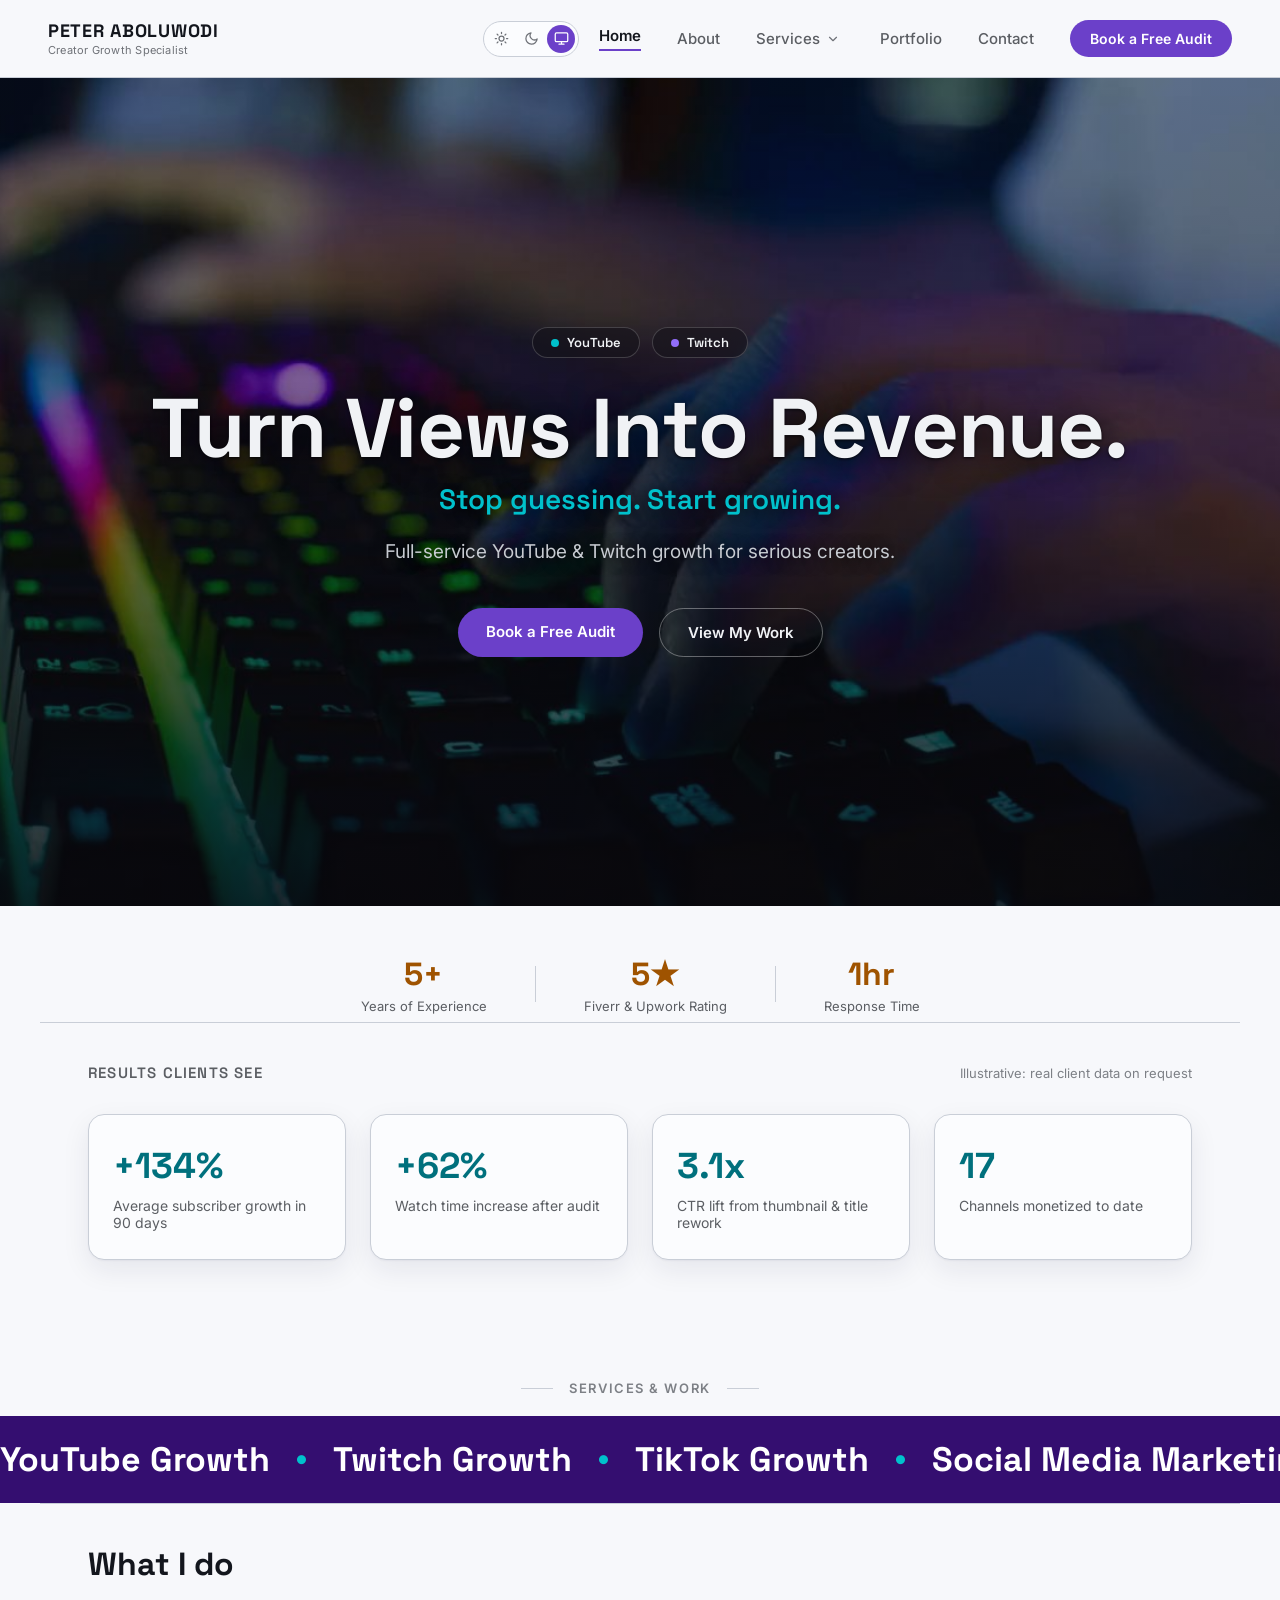
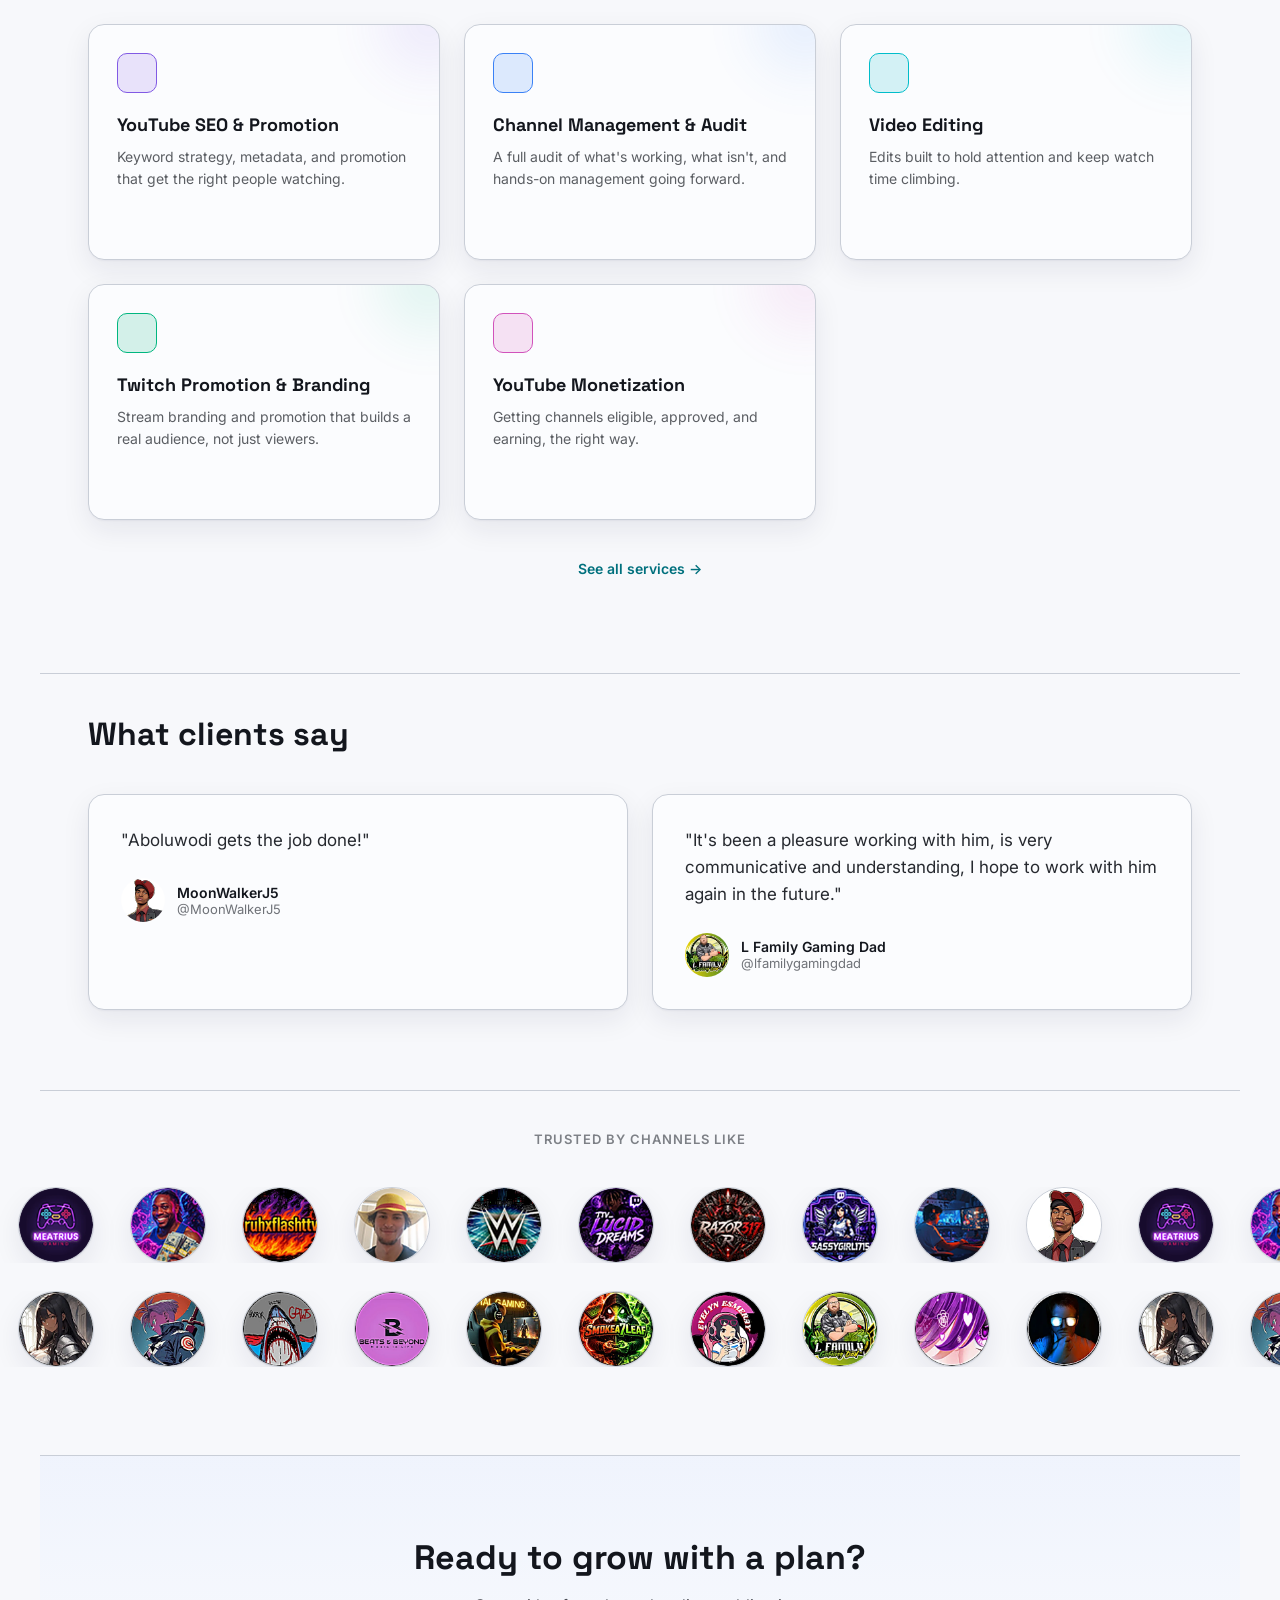
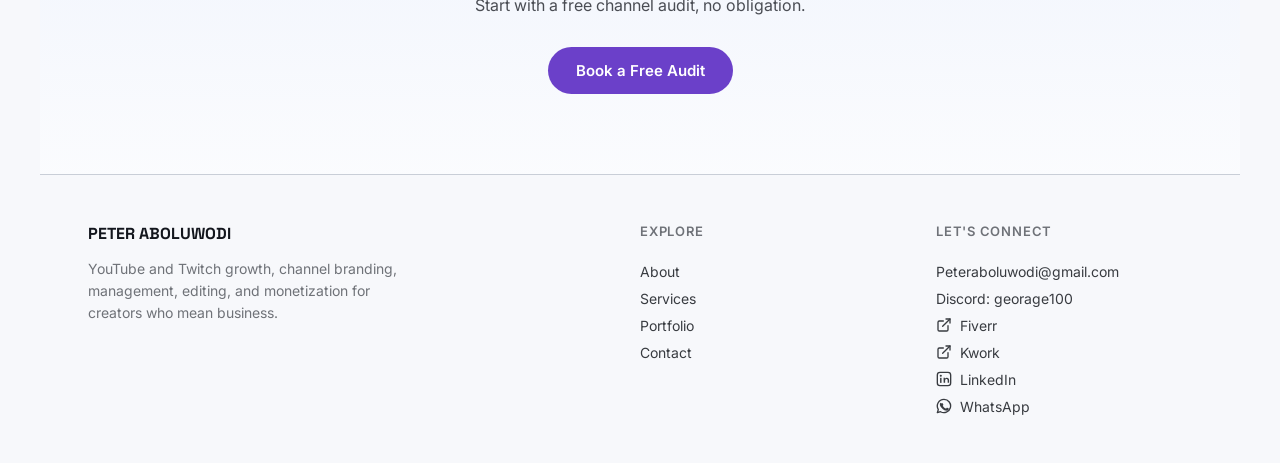
==== commit e46a759e: "Update index.html" ====
--- a/index.html
+++ b/index.html
@@ -8,6 +8,7 @@
 <link rel="preconnect" href="https://fonts.gstatic.com" crossorigin>
 <link href="https://fonts.googleapis.com/css2?family=Space+Grotesk:wght@500;600;700&family=Inter:wght@400;500;600;700&display=swap" rel="stylesheet">
 <link rel="stylesheet" href="styles.css">
+<link rel="icon" type="image/png" href="images/Favicon (2).png">
 <script>
 (function () {
   try {
